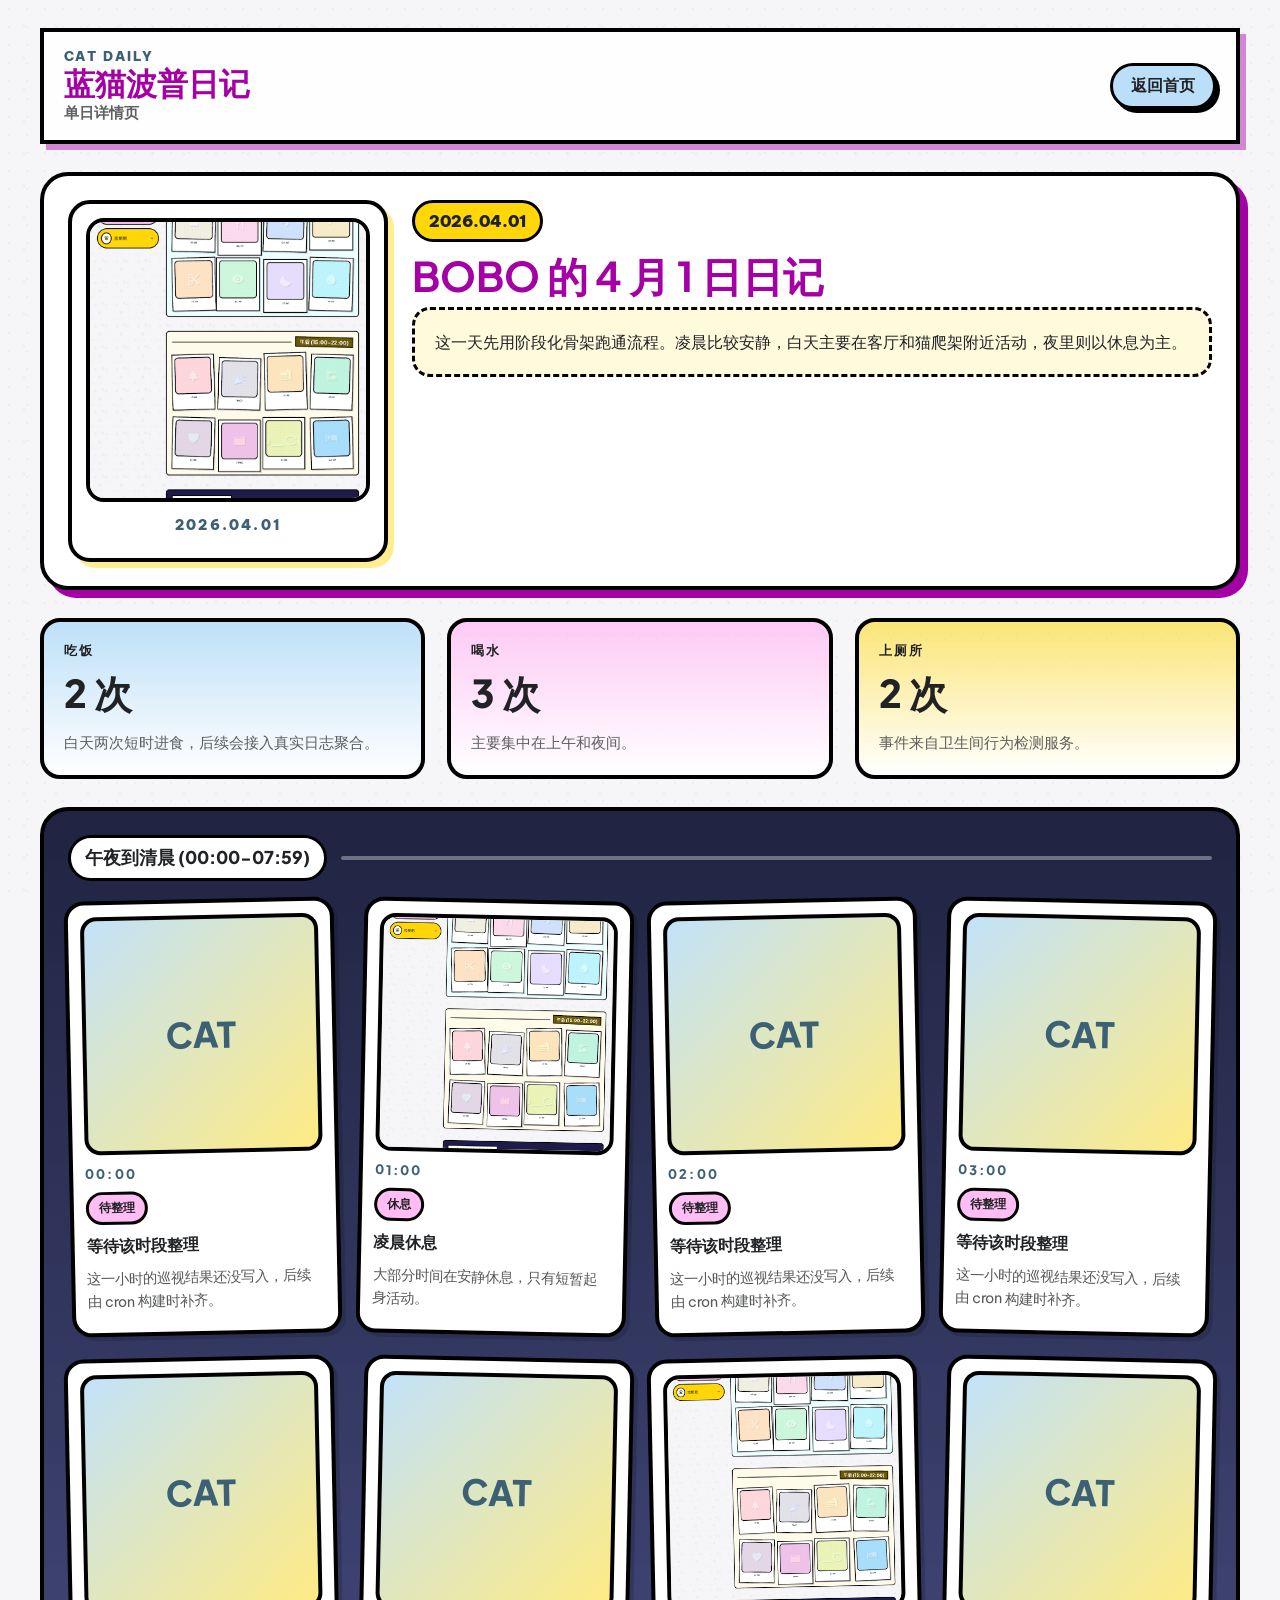
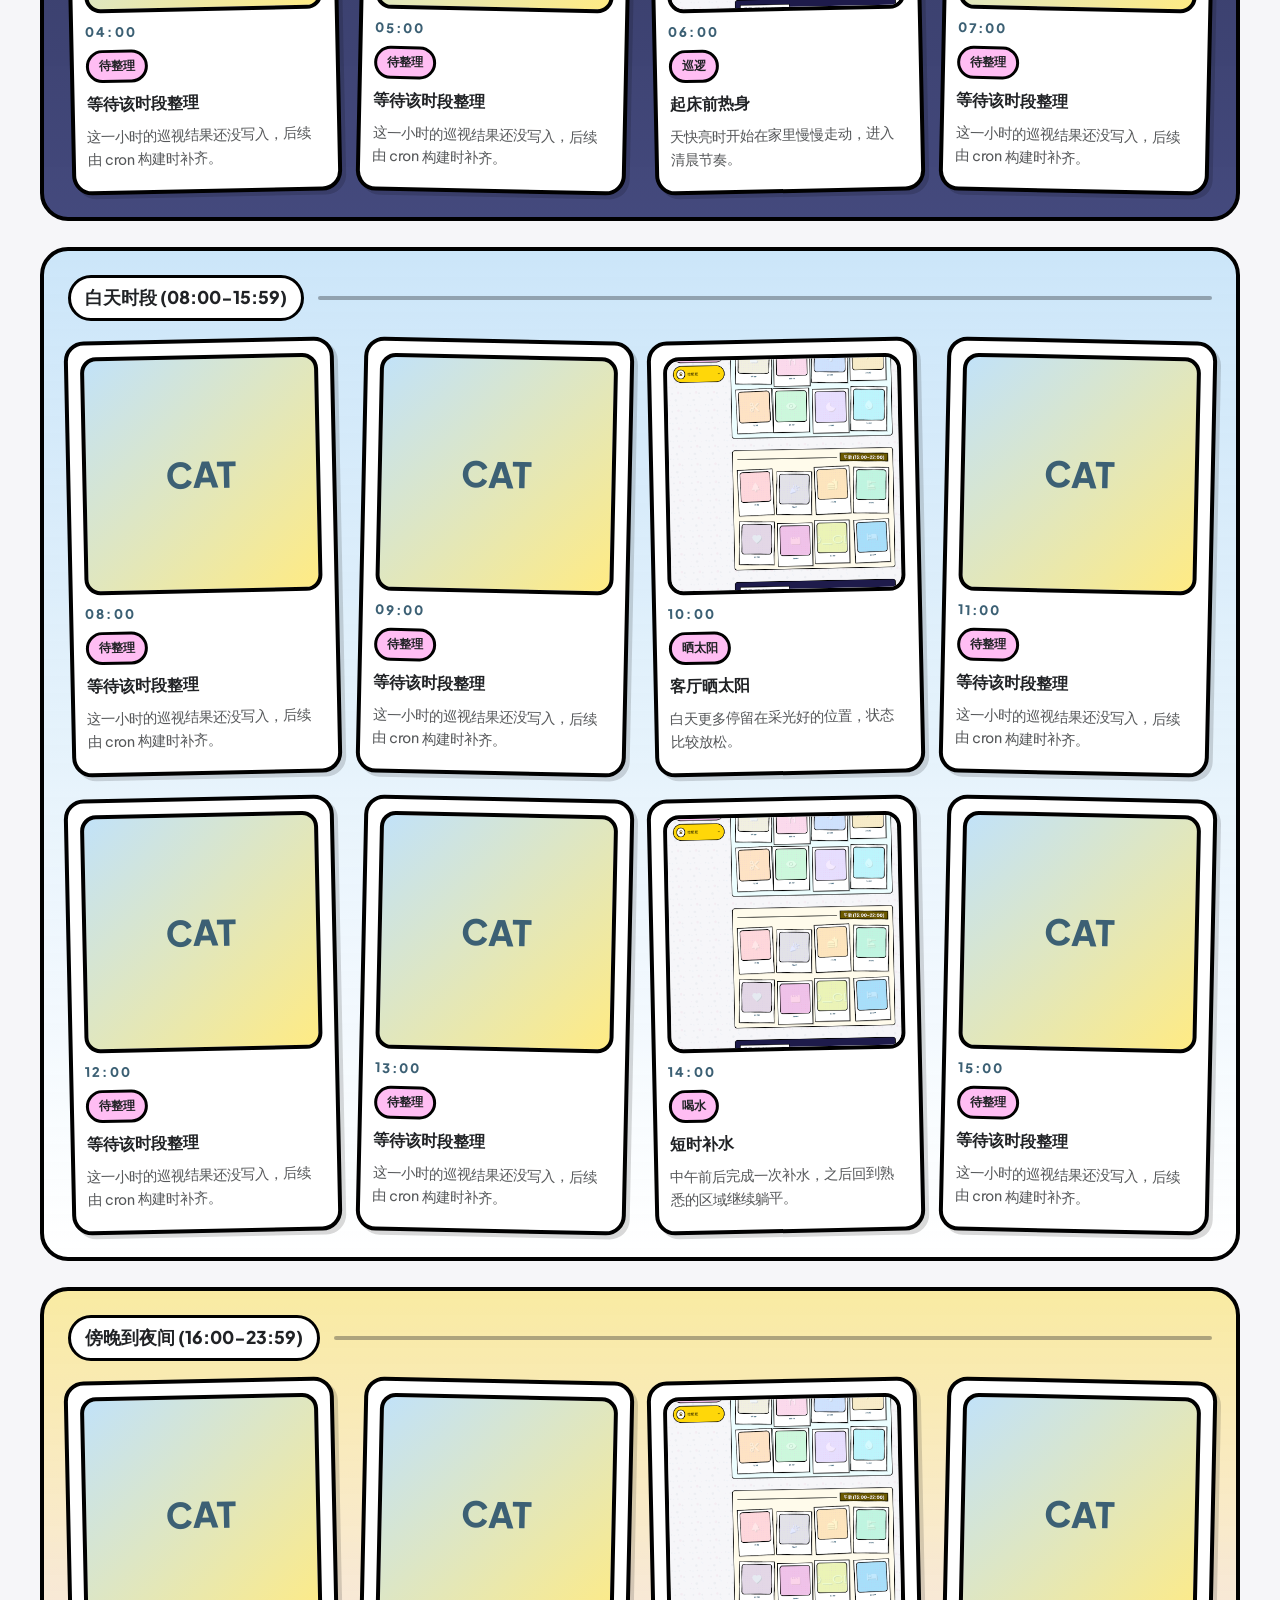
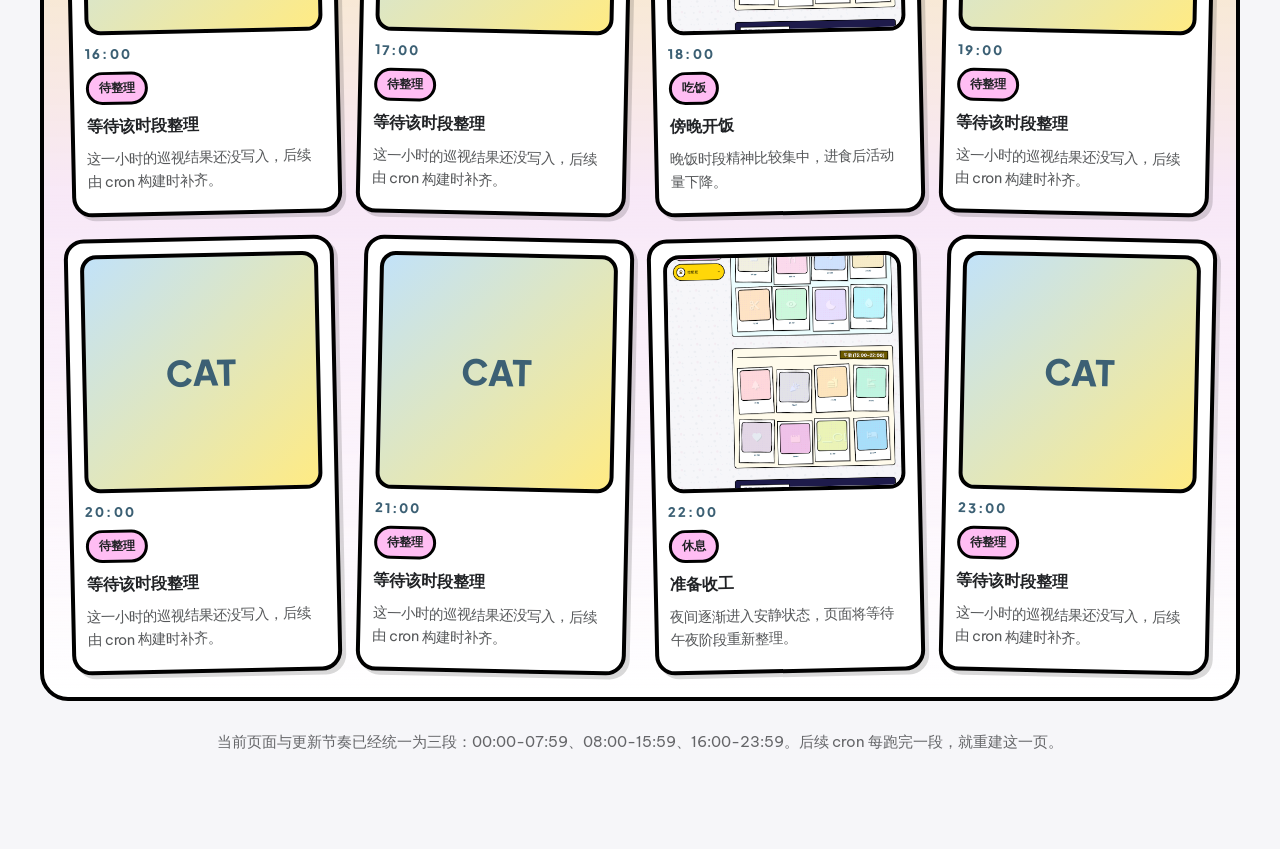
==== days/2026-04-01/index.html @ 779f0f46 "Initial cat-daily site deployment" ====
<!doctype html>
<html lang="zh-CN">
  <head>
    <meta charset="utf-8">
    <meta name="viewport" content="width=device-width, initial-scale=1">
    <title>BOBO 的 4 月 1 日日记</title>
    <link rel="stylesheet" href="../../site.css">
    <link rel="preconnect" href="https://fonts.googleapis.com">
    <link rel="preconnect" href="https://fonts.gstatic.com" crossorigin>
    <link href="https://fonts.googleapis.com/css2?family=Plus+Jakarta+Sans:wght@700;800&family=Be+Vietnam+Pro:wght@400;500;700;900&display=swap" rel="stylesheet">
  </head>
  <body>
    <div class="shell">
      <header class="topbar">
        <div class="brand">
          <p class="eyebrow">Cat Daily</p>
          <h1 class="brand-title">蓝猫波普日记</h1>
          <p class="brand-subtitle">单日详情页</p>
        </div>
        <div class="topbar-actions">
          <a class="button button-secondary" href="../../index.html">返回首页</a>
        </div>
      </header>

      <section class="panel panel-pop summary-panel">
        <div class="cover-frame">
          <img class="cover-image" src="../../media/skills/cat-daily/refer/stitch_/screen.png" alt="BOBO 的 4 月 1 日日记">
          <p class="avatar-caption">2026.04.01</p>
        </div>
        <div>
          <div class="date-badge">2026.04.01</div>
          <h2 class="headline"><strong>BOBO 的 4 月 1 日日记</strong></h2>
          <div class="story-box">这一天先用阶段化骨架跑通流程。凌晨比较安静，白天主要在客厅和猫爬架附近活动，夜里则以休息为主。</div>
        </div>
      </section>

      <section class="stat-grid">
        
            <article class="stat-card food">
              <p class="stat-label">吃饭</p>
              <p class="stat-value">2 次</p>
              <p class="stat-detail">白天两次短时进食，后续会接入真实日志聚合。</p>
            </article>
            
            <article class="stat-card water">
              <p class="stat-label">喝水</p>
              <p class="stat-value">3 次</p>
              <p class="stat-detail">主要集中在上午和夜间。</p>
            </article>
            
            <article class="stat-card litter">
              <p class="stat-label">上厕所</p>
              <p class="stat-value">2 次</p>
              <p class="stat-detail">事件来自卫生间行为检测服务。</p>
            </article>
            
      </section>

      <div class="day-layout">
        
            <section class="phase-section phase-midnight">
              <div class="phase-header">
                <h3 class="phase-title">午夜到清晨 (00:00-07:59)</h3>
                <div class="phase-rule"></div>
              </div>
              <div class="phase-grid">
                
        <article class="slot-card">
          <div class="slot-placeholder">CAT</div>
          <p class="slot-time">00:00</p>
          <span class="slot-badge">待整理</span>
          <h4 class="slot-title">等待该时段整理</h4>
          <p class="slot-description">这一小时的巡视结果还没写入，后续由 cron 构建时补齐。</p>
        </article>
        
        <article class="slot-card">
          <img class="slot-image" src="../../media/skills/cat-daily/refer/stitch_/screen.png" alt="凌晨休息">
          <p class="slot-time">01:00</p>
          <span class="slot-badge">休息</span>
          <h4 class="slot-title">凌晨休息</h4>
          <p class="slot-description">大部分时间在安静休息，只有短暂起身活动。</p>
        </article>
        
        <article class="slot-card">
          <div class="slot-placeholder">CAT</div>
          <p class="slot-time">02:00</p>
          <span class="slot-badge">待整理</span>
          <h4 class="slot-title">等待该时段整理</h4>
          <p class="slot-description">这一小时的巡视结果还没写入，后续由 cron 构建时补齐。</p>
        </article>
        
        <article class="slot-card">
          <div class="slot-placeholder">CAT</div>
          <p class="slot-time">03:00</p>
          <span class="slot-badge">待整理</span>
          <h4 class="slot-title">等待该时段整理</h4>
          <p class="slot-description">这一小时的巡视结果还没写入，后续由 cron 构建时补齐。</p>
        </article>
        
        <article class="slot-card">
          <div class="slot-placeholder">CAT</div>
          <p class="slot-time">04:00</p>
          <span class="slot-badge">待整理</span>
          <h4 class="slot-title">等待该时段整理</h4>
          <p class="slot-description">这一小时的巡视结果还没写入，后续由 cron 构建时补齐。</p>
        </article>
        
        <article class="slot-card">
          <div class="slot-placeholder">CAT</div>
          <p class="slot-time">05:00</p>
          <span class="slot-badge">待整理</span>
          <h4 class="slot-title">等待该时段整理</h4>
          <p class="slot-description">这一小时的巡视结果还没写入，后续由 cron 构建时补齐。</p>
        </article>
        
        <article class="slot-card">
          <img class="slot-image" src="../../media/skills/cat-daily/refer/stitch_/screen.png" alt="起床前热身">
          <p class="slot-time">06:00</p>
          <span class="slot-badge">巡逻</span>
          <h4 class="slot-title">起床前热身</h4>
          <p class="slot-description">天快亮时开始在家里慢慢走动，进入清晨节奏。</p>
        </article>
        
        <article class="slot-card">
          <div class="slot-placeholder">CAT</div>
          <p class="slot-time">07:00</p>
          <span class="slot-badge">待整理</span>
          <h4 class="slot-title">等待该时段整理</h4>
          <p class="slot-description">这一小时的巡视结果还没写入，后续由 cron 构建时补齐。</p>
        </article>
        
              </div>
            </section>
            
            <section class="phase-section phase-daylight">
              <div class="phase-header">
                <h3 class="phase-title">白天时段 (08:00-15:59)</h3>
                <div class="phase-rule"></div>
              </div>
              <div class="phase-grid">
                
        <article class="slot-card">
          <div class="slot-placeholder">CAT</div>
          <p class="slot-time">08:00</p>
          <span class="slot-badge">待整理</span>
          <h4 class="slot-title">等待该时段整理</h4>
          <p class="slot-description">这一小时的巡视结果还没写入，后续由 cron 构建时补齐。</p>
        </article>
        
        <article class="slot-card">
          <div class="slot-placeholder">CAT</div>
          <p class="slot-time">09:00</p>
          <span class="slot-badge">待整理</span>
          <h4 class="slot-title">等待该时段整理</h4>
          <p class="slot-description">这一小时的巡视结果还没写入，后续由 cron 构建时补齐。</p>
        </article>
        
        <article class="slot-card">
          <img class="slot-image" src="../../media/skills/cat-daily/refer/stitch_/screen.png" alt="客厅晒太阳">
          <p class="slot-time">10:00</p>
          <span class="slot-badge">晒太阳</span>
          <h4 class="slot-title">客厅晒太阳</h4>
          <p class="slot-description">白天更多停留在采光好的位置，状态比较放松。</p>
        </article>
        
        <article class="slot-card">
          <div class="slot-placeholder">CAT</div>
          <p class="slot-time">11:00</p>
          <span class="slot-badge">待整理</span>
          <h4 class="slot-title">等待该时段整理</h4>
          <p class="slot-description">这一小时的巡视结果还没写入，后续由 cron 构建时补齐。</p>
        </article>
        
        <article class="slot-card">
          <div class="slot-placeholder">CAT</div>
          <p class="slot-time">12:00</p>
          <span class="slot-badge">待整理</span>
          <h4 class="slot-title">等待该时段整理</h4>
          <p class="slot-description">这一小时的巡视结果还没写入，后续由 cron 构建时补齐。</p>
        </article>
        
        <article class="slot-card">
          <div class="slot-placeholder">CAT</div>
          <p class="slot-time">13:00</p>
          <span class="slot-badge">待整理</span>
          <h4 class="slot-title">等待该时段整理</h4>
          <p class="slot-description">这一小时的巡视结果还没写入，后续由 cron 构建时补齐。</p>
        </article>
        
        <article class="slot-card">
          <img class="slot-image" src="../../media/skills/cat-daily/refer/stitch_/screen.png" alt="短时补水">
          <p class="slot-time">14:00</p>
          <span class="slot-badge">喝水</span>
          <h4 class="slot-title">短时补水</h4>
          <p class="slot-description">中午前后完成一次补水，之后回到熟悉的区域继续躺平。</p>
        </article>
        
        <article class="slot-card">
          <div class="slot-placeholder">CAT</div>
          <p class="slot-time">15:00</p>
          <span class="slot-badge">待整理</span>
          <h4 class="slot-title">等待该时段整理</h4>
          <p class="slot-description">这一小时的巡视结果还没写入，后续由 cron 构建时补齐。</p>
        </article>
        
              </div>
            </section>
            
            <section class="phase-section phase-evening">
              <div class="phase-header">
                <h3 class="phase-title">傍晚到夜间 (16:00-23:59)</h3>
                <div class="phase-rule"></div>
              </div>
              <div class="phase-grid">
                
        <article class="slot-card">
          <div class="slot-placeholder">CAT</div>
          <p class="slot-time">16:00</p>
          <span class="slot-badge">待整理</span>
          <h4 class="slot-title">等待该时段整理</h4>
          <p class="slot-description">这一小时的巡视结果还没写入，后续由 cron 构建时补齐。</p>
        </article>
        
        <article class="slot-card">
          <div class="slot-placeholder">CAT</div>
          <p class="slot-time">17:00</p>
          <span class="slot-badge">待整理</span>
          <h4 class="slot-title">等待该时段整理</h4>
          <p class="slot-description">这一小时的巡视结果还没写入，后续由 cron 构建时补齐。</p>
        </article>
        
        <article class="slot-card">
          <img class="slot-image" src="../../media/skills/cat-daily/refer/stitch_/screen.png" alt="傍晚开饭">
          <p class="slot-time">18:00</p>
          <span class="slot-badge">吃饭</span>
          <h4 class="slot-title">傍晚开饭</h4>
          <p class="slot-description">晚饭时段精神比较集中，进食后活动量下降。</p>
        </article>
        
        <article class="slot-card">
          <div class="slot-placeholder">CAT</div>
          <p class="slot-time">19:00</p>
          <span class="slot-badge">待整理</span>
          <h4 class="slot-title">等待该时段整理</h4>
          <p class="slot-description">这一小时的巡视结果还没写入，后续由 cron 构建时补齐。</p>
        </article>
        
        <article class="slot-card">
          <div class="slot-placeholder">CAT</div>
          <p class="slot-time">20:00</p>
          <span class="slot-badge">待整理</span>
          <h4 class="slot-title">等待该时段整理</h4>
          <p class="slot-description">这一小时的巡视结果还没写入，后续由 cron 构建时补齐。</p>
        </article>
        
        <article class="slot-card">
          <div class="slot-placeholder">CAT</div>
          <p class="slot-time">21:00</p>
          <span class="slot-badge">待整理</span>
          <h4 class="slot-title">等待该时段整理</h4>
          <p class="slot-description">这一小时的巡视结果还没写入，后续由 cron 构建时补齐。</p>
        </article>
        
        <article class="slot-card">
          <img class="slot-image" src="../../media/skills/cat-daily/refer/stitch_/screen.png" alt="准备收工">
          <p class="slot-time">22:00</p>
          <span class="slot-badge">休息</span>
          <h4 class="slot-title">准备收工</h4>
          <p class="slot-description">夜间逐渐进入安静状态，页面将等待午夜阶段重新整理。</p>
        </article>
        
        <article class="slot-card">
          <div class="slot-placeholder">CAT</div>
          <p class="slot-time">23:00</p>
          <span class="slot-badge">待整理</span>
          <h4 class="slot-title">等待该时段整理</h4>
          <p class="slot-description">这一小时的巡视结果还没写入，后续由 cron 构建时补齐。</p>
        </article>
        
              </div>
            </section>
            
      </div>

      <p class="footer-note">当前页面与更新节奏已经统一为三段：00:00-07:59、08:00-15:59、16:00-23:59。后续 cron 每跑完一段，就重建这一页。</p>
    </div>
  </body>
</html>
---- site.css ----
:root {
  --bg: #f6f6f9;
  --paper: #ffffff;
  --ink: #202225;
  --primary: #3c6074;
  --primary-soft: #bbdff8;
  --secondary: #a400a4;
  --secondary-soft: #ffbdf3;
  --tertiary: #ffd709;
  --night: #171b3a;
  --border: #000000;
  --shadow: 8px 8px 0 0 var(--secondary);
  --shadow-soft: 6px 6px 0 0 rgba(0, 0, 0, 0.18);
  --radius-lg: 28px;
  --radius-md: 20px;
  --radius-sm: 14px;
}

* {
  box-sizing: border-box;
}

html {
  scroll-behavior: smooth;
}

body {
  margin: 0;
  font-family: "Be Vietnam Pro", "Noto Sans SC", sans-serif;
  color: var(--ink);
  background:
    radial-gradient(circle at 15% 20%, rgba(164, 0, 164, 0.08), transparent 0 18rem),
    radial-gradient(circle at 85% 10%, rgba(60, 96, 116, 0.12), transparent 0 20rem),
    radial-gradient(circle at 50% 80%, rgba(255, 215, 9, 0.1), transparent 0 18rem),
    var(--bg);
}

body::before {
  content: "";
  position: fixed;
  inset: 0;
  pointer-events: none;
  opacity: 0.06;
  background-image:
    radial-gradient(var(--primary) 1.5px, transparent 1.5px),
    radial-gradient(var(--secondary) 1px, transparent 1px);
  background-size: 18px 18px, 32px 32px;
  background-position: 0 0, 8px 10px;
}

a {
  color: inherit;
  text-decoration: none;
}

img {
  display: block;
  max-width: 100%;
}

.shell {
  position: relative;
  z-index: 1;
  max-width: 1240px;
  margin: 0 auto;
  padding: 28px 20px 80px;
}

.topbar {
  position: sticky;
  top: 0;
  z-index: 20;
  display: flex;
  justify-content: space-between;
  align-items: center;
  gap: 16px;
  margin-bottom: 28px;
  padding: 16px 20px;
  border: 4px solid var(--border);
  background: rgba(255, 255, 255, 0.86);
  backdrop-filter: blur(10px);
  box-shadow: 6px 6px 0 0 rgba(164, 0, 164, 0.45);
}

.brand {
  display: flex;
  flex-direction: column;
  gap: 4px;
}

.eyebrow {
  margin: 0;
  font-size: 0.8rem;
  font-weight: 900;
  text-transform: uppercase;
  letter-spacing: 0.18em;
  color: var(--primary);
}

.brand-title {
  margin: 0;
  font-family: "Plus Jakarta Sans", "Noto Sans SC", sans-serif;
  font-size: clamp(1.6rem, 2.4vw, 2.6rem);
  font-weight: 900;
  line-height: 1;
  color: var(--secondary);
}

.brand-subtitle {
  margin: 0;
  font-size: 0.95rem;
  font-weight: 700;
  color: rgba(32, 34, 37, 0.72);
}

.topbar-actions {
  display: flex;
  flex-wrap: wrap;
  gap: 12px;
  justify-content: flex-end;
}

.button,
.pill-link {
  display: inline-flex;
  align-items: center;
  justify-content: center;
  gap: 8px;
  min-height: 46px;
  padding: 0 18px;
  border: 3px solid var(--border);
  border-radius: 999px;
  background: var(--paper);
  font-family: "Plus Jakarta Sans", "Noto Sans SC", sans-serif;
  font-weight: 800;
  cursor: pointer;
  transition: transform 0.18s ease, box-shadow 0.18s ease, background 0.18s ease;
}

.button:hover,
.pill-link:hover {
  transform: translate(2px, 2px);
  box-shadow: none;
}

.button-primary {
  background: var(--tertiary);
  box-shadow: 4px 4px 0 0 var(--border);
}

.button-secondary {
  background: var(--primary-soft);
  box-shadow: 4px 4px 0 0 var(--border);
}

.hero-grid,
.archive-grid,
.stat-grid,
.phase-grid {
  display: grid;
  gap: 22px;
}

.hero-grid {
  grid-template-columns: 1.2fr 1fr;
  align-items: start;
  margin-bottom: 28px;
}

.panel {
  border: 4px solid var(--border);
  border-radius: var(--radius-lg);
  background: var(--paper);
  box-shadow: var(--shadow-soft);
}

.panel-pop {
  box-shadow: var(--shadow);
}

.profile-panel {
  padding: 28px;
  transform: rotate(-1deg);
}

.profile-grid {
  display: grid;
  grid-template-columns: 280px 1fr;
  gap: 28px;
  align-items: start;
}

.avatar-frame {
  padding: 14px 14px 28px;
  border: 4px solid var(--border);
  border-radius: var(--radius-md);
  background: var(--paper);
  box-shadow: 6px 6px 0 0 rgba(164, 0, 164, 0.22);
  transform: rotate(2deg);
}

.avatar-image {
  aspect-ratio: 1 / 1;
  border: 4px solid var(--border);
  border-radius: 24px;
  background: linear-gradient(135deg, var(--primary-soft), #e7f3ff);
  object-fit: cover;
}

.avatar-caption {
  margin: 14px 0 0;
  text-align: center;
  font-size: 0.86rem;
  font-weight: 900;
  letter-spacing: 0.16em;
  text-transform: uppercase;
  color: var(--primary);
}

.headline {
  margin: 0 0 12px;
  font-family: "Plus Jakarta Sans", "Noto Sans SC", sans-serif;
  font-size: clamp(2rem, 3.2vw, 3.6rem);
  line-height: 0.95;
  font-weight: 900;
}

.headline strong {
  color: var(--secondary);
}

.lead {
  margin: 0;
  font-size: 1.02rem;
  line-height: 1.75;
  color: rgba(32, 34, 37, 0.84);
}

.chip-row {
  display: flex;
  flex-wrap: wrap;
  gap: 10px;
  margin: 18px 0 20px;
}

.chip {
  padding: 8px 14px;
  border: 3px solid var(--border);
  border-radius: 999px;
  font-size: 0.92rem;
  font-weight: 900;
  box-shadow: 3px 3px 0 0 rgba(0, 0, 0, 0.18);
}

.chip-primary {
  background: var(--primary-soft);
}

.chip-secondary {
  background: var(--secondary-soft);
}

.chip-tertiary {
  background: var(--tertiary);
}

.featured-panel {
  padding: 26px;
  background: linear-gradient(180deg, rgba(255, 255, 255, 0.98), rgba(255, 189, 243, 0.26));
  transform: rotate(1deg);
}

.section-title {
  margin: 0 0 14px;
  font-family: "Plus Jakarta Sans", "Noto Sans SC", sans-serif;
  font-size: clamp(1.4rem, 2vw, 2rem);
  font-weight: 900;
}

.kicker {
  display: inline-flex;
  margin-bottom: 12px;
  padding: 6px 12px;
  border: 3px solid var(--border);
  border-radius: 999px;
  background: var(--tertiary);
  font-size: 0.8rem;
  font-weight: 900;
  letter-spacing: 0.16em;
  text-transform: uppercase;
}

.featured-summary {
  margin: 14px 0 18px;
  line-height: 1.75;
}

.stat-grid {
  grid-template-columns: repeat(3, minmax(0, 1fr));
  margin-bottom: 28px;
}

.stat-card {
  padding: 20px;
  border: 4px solid var(--border);
  border-radius: var(--radius-md);
  background: var(--paper);
}

.stat-card.food {
  background: linear-gradient(180deg, rgba(187, 223, 248, 0.96), rgba(255, 255, 255, 1));
}

.stat-card.water {
  background: linear-gradient(180deg, rgba(255, 189, 243, 0.78), rgba(255, 255, 255, 1));
}

.stat-card.litter {
  background: linear-gradient(180deg, rgba(255, 215, 9, 0.54), rgba(255, 255, 255, 1));
}

.stat-label {
  margin: 0 0 8px;
  font-size: 0.8rem;
  font-weight: 900;
  letter-spacing: 0.16em;
  text-transform: uppercase;
}

.stat-value {
  margin: 0;
  font-family: "Plus Jakarta Sans", "Noto Sans SC", sans-serif;
  font-size: clamp(1.5rem, 3vw, 2.6rem);
  font-weight: 900;
}

.stat-detail {
  margin: 10px 0 0;
  font-size: 0.95rem;
  line-height: 1.6;
  color: rgba(32, 34, 37, 0.72);
}

.schedule-panel,
.archive-panel,
.summary-panel,
.phase-section {
  padding: 24px;
}

.schedule-list {
  display: grid;
  gap: 14px;
}

.schedule-item {
  display: flex;
  gap: 14px;
  align-items: start;
  padding: 14px 16px;
  border: 3px solid var(--border);
  border-radius: 18px;
  background: rgba(255, 255, 255, 0.74);
}

.schedule-time {
  flex: 0 0 116px;
  font-family: "Plus Jakarta Sans", "Noto Sans SC", sans-serif;
  font-weight: 900;
  color: var(--secondary);
}

.archive-grid {
  grid-template-columns: repeat(3, minmax(0, 1fr));
}

.archive-card {
  display: flex;
  flex-direction: column;
  gap: 14px;
  padding: 14px 14px 22px;
  border: 4px solid var(--border);
  border-radius: 22px;
  background: var(--paper);
  box-shadow: 5px 5px 0 0 rgba(0, 0, 0, 0.16);
  transition: transform 0.18s ease, box-shadow 0.18s ease;
}

.archive-card:hover {
  transform: translateY(-4px) rotate(1deg);
  box-shadow: 8px 8px 0 0 rgba(164, 0, 164, 0.22);
}

.archive-cover {
  aspect-ratio: 1 / 1;
  border: 4px solid var(--border);
  border-radius: 18px;
  background: linear-gradient(135deg, rgba(187, 223, 248, 0.7), rgba(255, 189, 243, 0.6));
  object-fit: cover;
}

.archive-date {
  display: inline-flex;
  align-self: start;
  padding: 6px 10px;
  border: 3px solid var(--border);
  border-radius: 999px;
  background: var(--tertiary);
  font-size: 0.82rem;
  font-weight: 900;
}

.archive-title {
  margin: 0;
  font-family: "Plus Jakarta Sans", "Noto Sans SC", sans-serif;
  font-size: 1.18rem;
  font-weight: 900;
}

.archive-summary {
  margin: 0;
  line-height: 1.65;
  color: rgba(32, 34, 37, 0.76);
}

.day-layout {
  display: grid;
  gap: 26px;
}

.summary-panel {
  display: grid;
  grid-template-columns: 320px 1fr;
  gap: 24px;
  align-items: start;
  margin-bottom: 28px;
}

.cover-frame {
  padding: 14px 14px 24px;
  border: 4px solid var(--border);
  border-radius: 22px;
  background: var(--paper);
  box-shadow: 6px 6px 0 0 rgba(255, 215, 9, 0.45);
}

.cover-image {
  aspect-ratio: 1 / 1;
  border: 4px solid var(--border);
  border-radius: 18px;
  object-fit: cover;
  background: linear-gradient(135deg, rgba(187, 223, 248, 0.7), rgba(255, 189, 243, 0.6));
}

.date-badge {
  display: inline-flex;
  margin-bottom: 14px;
  padding: 8px 14px;
  border: 3px solid var(--border);
  border-radius: 999px;
  background: var(--tertiary);
  font-weight: 900;
}

.story-box {
  padding: 18px 20px;
  border: 3px dashed var(--border);
  border-radius: 18px;
  background: rgba(255, 215, 9, 0.14);
  line-height: 1.8;
}

.phase-section {
  border: 4px solid var(--border);
  border-radius: var(--radius-lg);
}

.phase-midnight {
  background: linear-gradient(180deg, rgba(23, 27, 58, 0.96), rgba(52, 58, 114, 0.92));
  color: #ffffff;
}

.phase-daylight {
  background: linear-gradient(180deg, rgba(187, 223, 248, 0.72), rgba(255, 255, 255, 0.95));
}

.phase-evening {
  background: linear-gradient(180deg, rgba(255, 215, 9, 0.36), rgba(255, 189, 243, 0.24), rgba(255, 255, 255, 0.94));
}

.phase-header {
  display: flex;
  align-items: center;
  gap: 14px;
  margin-bottom: 18px;
}

.phase-title {
  margin: 0;
  display: inline-flex;
  padding: 8px 14px;
  border: 3px solid var(--border);
  border-radius: 999px;
  background: var(--paper);
  font-family: "Plus Jakarta Sans", "Noto Sans SC", sans-serif;
  font-size: 1.1rem;
  font-weight: 900;
  color: var(--ink);
}

.phase-rule {
  flex: 1;
  height: 4px;
  border-radius: 999px;
  background: currentColor;
  opacity: 0.35;
}

.phase-grid {
  grid-template-columns: repeat(4, minmax(0, 1fr));
}

.slot-card {
  display: flex;
  flex-direction: column;
  gap: 10px;
  padding: 12px 12px 18px;
  border: 4px solid var(--border);
  border-radius: 20px;
  background: var(--paper);
  color: var(--ink);
  box-shadow: 4px 4px 0 0 rgba(0, 0, 0, 0.15);
  transition: transform 0.18s ease, box-shadow 0.18s ease;
}

.slot-card:hover {
  transform: translateY(-3px);
  box-shadow: 6px 6px 0 0 rgba(164, 0, 164, 0.18);
}

.slot-card:nth-child(odd) {
  transform: rotate(-1.2deg);
}

.slot-card:nth-child(even) {
  transform: rotate(1.2deg);
}

.slot-card:nth-child(odd):hover,
.slot-card:nth-child(even):hover {
  transform: translateY(-3px) rotate(0deg);
}

.slot-image {
  aspect-ratio: 1 / 1;
  border: 4px solid var(--border);
  border-radius: 16px;
  background: linear-gradient(135deg, rgba(187, 223, 248, 0.8), rgba(255, 189, 243, 0.7));
  object-fit: cover;
}

.slot-placeholder {
  display: grid;
  place-items: center;
  aspect-ratio: 1 / 1;
  border: 4px solid var(--border);
  border-radius: 16px;
  background:
    radial-gradient(circle at 30% 30%, rgba(255, 255, 255, 0.5), transparent 0 32%),
    linear-gradient(135deg, rgba(187, 223, 248, 0.9), rgba(255, 215, 9, 0.5));
  font-family: "Plus Jakarta Sans", "Noto Sans SC", sans-serif;
  font-size: 2.2rem;
  font-weight: 900;
  color: var(--primary);
}

.slot-time {
  margin: 0;
  font-family: "Plus Jakarta Sans", "Noto Sans SC", sans-serif;
  font-size: 0.82rem;
  font-weight: 900;
  letter-spacing: 0.16em;
  text-transform: uppercase;
  color: var(--primary);
}

.slot-badge {
  display: inline-flex;
  align-self: start;
  padding: 5px 10px;
  border: 3px solid var(--border);
  border-radius: 999px;
  background: var(--secondary-soft);
  font-size: 0.76rem;
  font-weight: 900;
}

.slot-title {
  margin: 0;
  font-family: "Plus Jakarta Sans", "Noto Sans SC", sans-serif;
  font-size: 1rem;
  font-weight: 900;
}

.slot-description {
  margin: 0;
  font-size: 0.9rem;
  line-height: 1.65;
  color: rgba(32, 34, 37, 0.76);
}

.footer-note {
  margin-top: 28px;
  text-align: center;
  font-size: 0.92rem;
  line-height: 1.7;
  color: rgba(32, 34, 37, 0.68);
}

@media (max-width: 980px) {
  .hero-grid,
  .summary-panel {
    grid-template-columns: 1fr;
  }

  .profile-grid {
    grid-template-columns: 1fr;
  }

  .stat-grid,
  .archive-grid,
  .phase-grid {
    grid-template-columns: repeat(2, minmax(0, 1fr));
  }
}

@media (max-width: 640px) {
  .shell {
    padding: 18px 14px 60px;
  }

  .topbar {
    align-items: flex-start;
    flex-direction: column;
  }

  .topbar-actions {
    justify-content: flex-start;
  }

  .stat-grid,
  .archive-grid,
  .phase-grid {
    grid-template-columns: 1fr;
  }

  .profile-panel,
  .featured-panel,
  .schedule-panel,
  .archive-panel,
  .summary-panel,
  .phase-section {
    padding: 18px;
  }
}
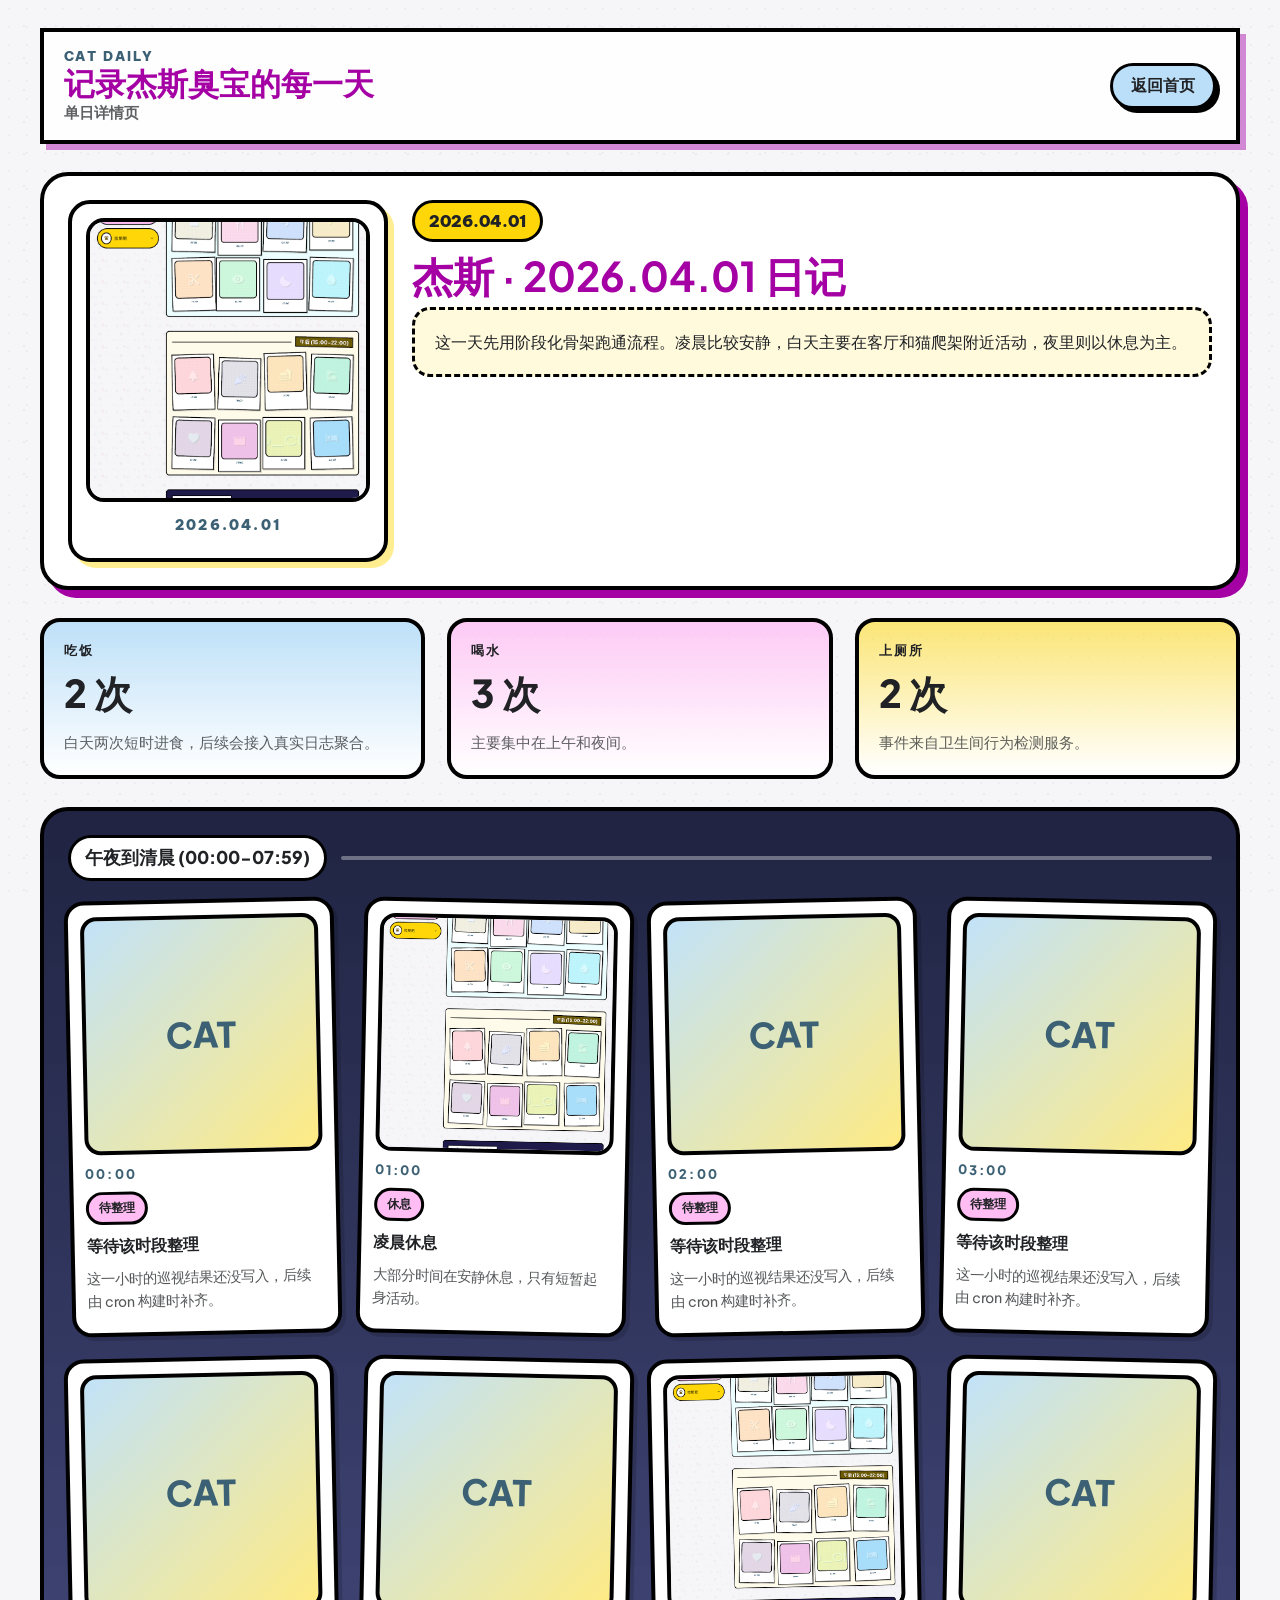
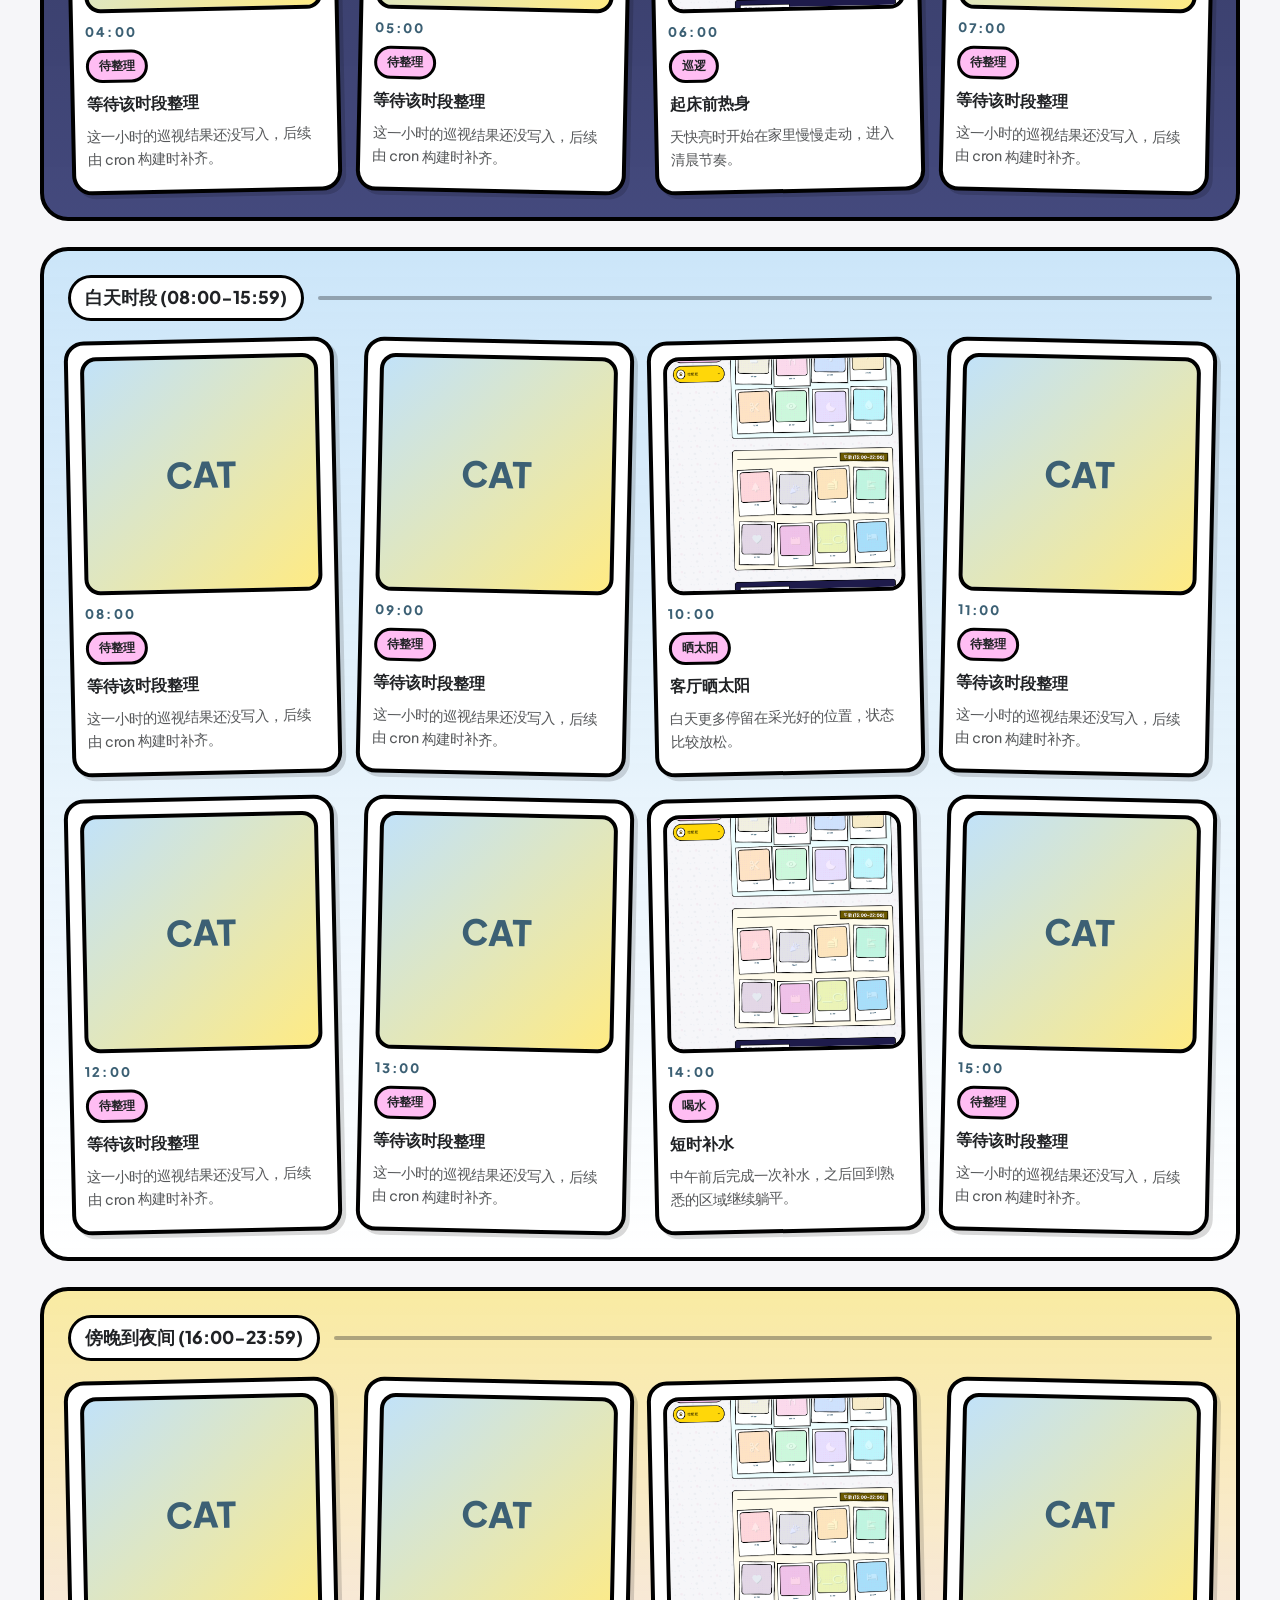
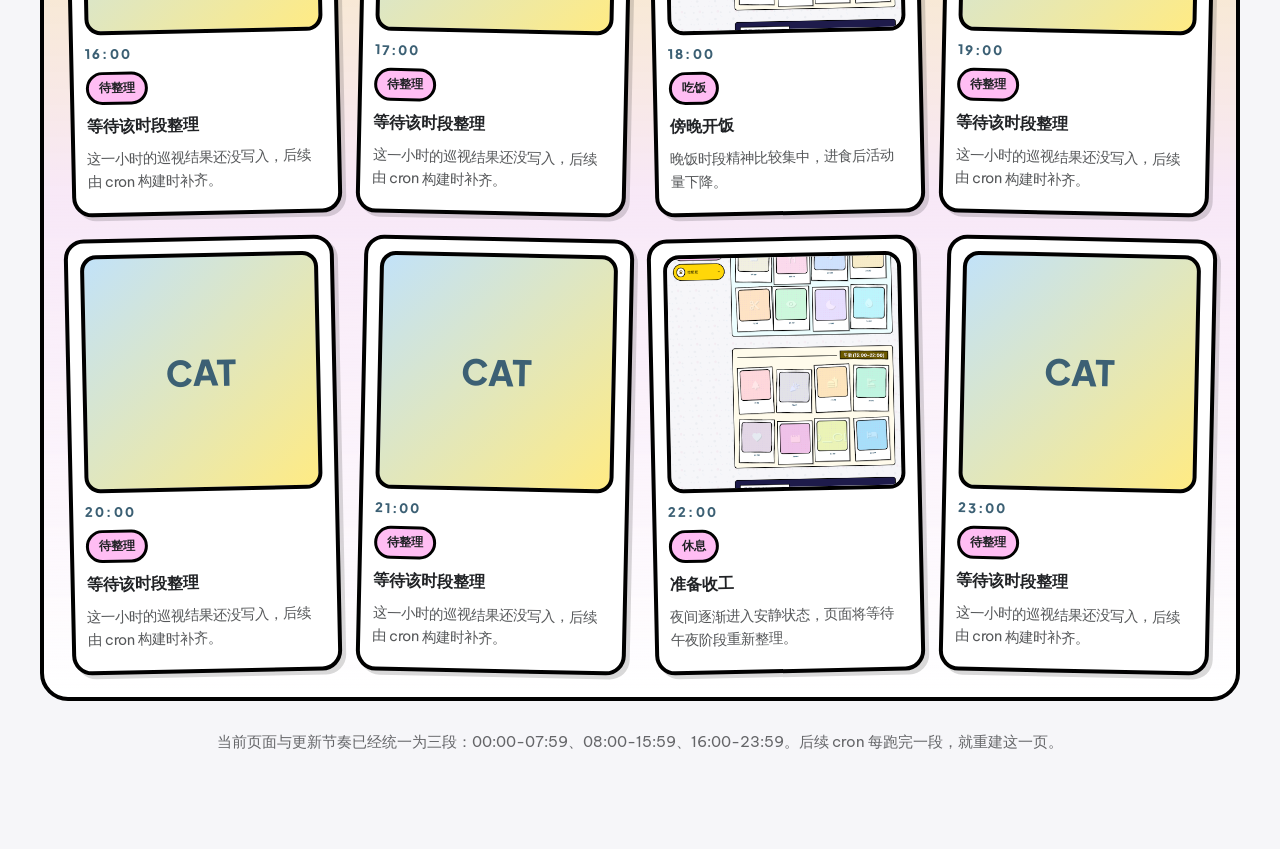
==== commit 7f1a5c60: "Update cat daily site" ====
--- a/days/2026-04-01/index.html
+++ b/days/2026-04-01/index.html
@@ -3,7 +3,7 @@
   <head>
     <meta charset="utf-8">
     <meta name="viewport" content="width=device-width, initial-scale=1">
-    <title>BOBO 的 4 月 1 日日记</title>
+    <title>杰斯 · 2026.04.01 日记</title>
     <link rel="stylesheet" href="../../site.css">
     <link rel="preconnect" href="https://fonts.googleapis.com">
     <link rel="preconnect" href="https://fonts.gstatic.com" crossorigin>
@@ -14,7 +14,7 @@
       <header class="topbar">
         <div class="brand">
           <p class="eyebrow">Cat Daily</p>
-          <h1 class="brand-title">蓝猫波普日记</h1>
+          <h1 class="brand-title">记录杰斯臭宝的每一天</h1>
           <p class="brand-subtitle">单日详情页</p>
         </div>
         <div class="topbar-actions">
@@ -24,12 +24,12 @@
 
       <section class="panel panel-pop summary-panel">
         <div class="cover-frame">
-          <img class="cover-image" src="../../media/skills/cat-daily/refer/stitch_/screen.png" alt="BOBO 的 4 月 1 日日记">
+          <img class="cover-image" src="../../media/skills/cat-daily/refer/stitch_/screen.png" alt="杰斯 · 2026.04.01 日记">
           <p class="avatar-caption">2026.04.01</p>
         </div>
         <div>
           <div class="date-badge">2026.04.01</div>
-          <h2 class="headline"><strong>BOBO 的 4 月 1 日日记</strong></h2>
+          <h2 class="headline"><strong>杰斯 · 2026.04.01 日记</strong></h2>
           <div class="story-box">这一天先用阶段化骨架跑通流程。凌晨比较安静，白天主要在客厅和猫爬架附近活动，夜里则以休息为主。</div>
         </div>
       </section>
--- a/site.css
+++ b/site.css
@@ -120,6 +120,162 @@
   justify-content: flex-end;
 }
 
+.date-picker-shell {
+  display: inline-flex;
+  align-items: center;
+  gap: 10px;
+  min-height: 46px;
+  padding: 0 16px;
+  border: 3px solid var(--border);
+  border-radius: 999px;
+  background: #cce7ff;
+  box-shadow: 4px 4px 0 0 var(--border);
+  font-family: "Plus Jakarta Sans", "Noto Sans SC", sans-serif;
+  font-weight: 800;
+  cursor: pointer;
+}
+
+.date-picker-label {
+  font-size: 0.82rem;
+  letter-spacing: 0.08em;
+  text-transform: uppercase;
+}
+
+.date-picker-value {
+  font-size: 1rem;
+}
+
+.calendar-picker {
+  position: relative;
+}
+
+.calendar-popover {
+  position: absolute;
+  top: calc(100% + 14px);
+  right: 0;
+  width: 360px;
+  padding: 18px;
+  border: 4px solid var(--border);
+  border-radius: 24px;
+  background: linear-gradient(180deg, rgba(255, 255, 255, 0.98), rgba(255, 189, 243, 0.18));
+  box-shadow: 10px 10px 0 0 rgba(164, 0, 164, 0.28);
+}
+
+.calendar-legend {
+  display: flex;
+  gap: 10px;
+  margin-bottom: 12px;
+}
+
+.calendar-legend-chip {
+  display: inline-flex;
+  align-items: center;
+  justify-content: center;
+  padding: 6px 12px;
+  border: 3px solid var(--border);
+  border-radius: 999px;
+  font-size: 0.76rem;
+  font-weight: 900;
+  letter-spacing: 0.08em;
+}
+
+.calendar-legend-chip.is-available {
+  background: linear-gradient(180deg, rgba(255, 215, 9, 0.95), rgba(255, 240, 166, 0.95));
+  box-shadow: 4px 4px 0 0 rgba(164, 0, 164, 0.18);
+}
+
+.calendar-legend-chip.is-unavailable {
+  background: #ececf0;
+  color: rgba(32, 34, 37, 0.44);
+  border-color: rgba(0, 0, 0, 0.24);
+  filter: grayscale(1);
+}
+
+.calendar-head {
+  display: grid;
+  grid-template-columns: 48px 1fr 48px;
+  align-items: center;
+  gap: 10px;
+  margin-bottom: 14px;
+}
+
+.calendar-month-label {
+  text-align: center;
+  font-family: "Plus Jakarta Sans", "Noto Sans SC", sans-serif;
+  font-size: 1.2rem;
+  font-weight: 900;
+}
+
+.calendar-nav {
+  min-height: 44px;
+  border: 3px solid var(--border);
+  border-radius: 16px;
+  background: var(--paper);
+  font-family: "Plus Jakarta Sans", "Noto Sans SC", sans-serif;
+  font-size: 1.2rem;
+  font-weight: 900;
+  cursor: pointer;
+  box-shadow: 4px 4px 0 0 var(--border);
+}
+
+.calendar-weekdays,
+.calendar-grid {
+  display: grid;
+  grid-template-columns: repeat(7, minmax(0, 1fr));
+  gap: 8px;
+}
+
+.calendar-weekdays {
+  margin-bottom: 10px;
+}
+
+.calendar-weekdays span {
+  text-align: center;
+  font-size: 0.85rem;
+  font-weight: 900;
+  color: rgba(32, 34, 37, 0.68);
+}
+
+.calendar-day {
+  min-height: 42px;
+  border: 3px solid var(--border);
+  border-radius: 14px;
+  background: var(--paper);
+  font-family: "Plus Jakarta Sans", "Noto Sans SC", sans-serif;
+  font-size: 0.98rem;
+  font-weight: 900;
+  cursor: pointer;
+  transition: transform 0.18s ease, box-shadow 0.18s ease, background 0.18s ease;
+}
+
+.calendar-day.is-available {
+  background: linear-gradient(180deg, rgba(255, 215, 9, 0.95), rgba(255, 240, 166, 0.95));
+  box-shadow: 5px 5px 0 0 rgba(164, 0, 164, 0.22);
+}
+
+.calendar-day.is-available:hover {
+  transform: translate(-1px, -1px) rotate(-2deg);
+  box-shadow: 7px 7px 0 0 rgba(164, 0, 164, 0.28);
+}
+
+.calendar-day.is-selected {
+  background: linear-gradient(180deg, rgba(164, 0, 164, 0.92), rgba(214, 89, 214, 0.92));
+  color: #ffffff;
+  box-shadow: 6px 6px 0 0 rgba(0, 0, 0, 0.2);
+}
+
+.calendar-day.is-unavailable {
+  background: #ececf0;
+  color: rgba(32, 34, 37, 0.4);
+  border-color: rgba(0, 0, 0, 0.26);
+  filter: grayscale(1);
+  cursor: not-allowed;
+}
+
+.calendar-day.is-other-month {
+  opacity: 0.42;
+}
+
 .button,
 .pill-link {
   display: inline-flex;
@@ -167,6 +323,10 @@
   margin-bottom: 28px;
 }
 
+.hero-grid-single {
+  grid-template-columns: 1fr;
+}
+
 .panel {
   border: 4px solid var(--border);
   border-radius: var(--radius-lg);
@@ -181,6 +341,10 @@
 .profile-panel {
   padding: 28px;
   transform: rotate(-1deg);
+}
+
+.profile-panel-wide {
+  transform: none;
 }
 
 .profile-grid {
@@ -190,7 +354,14 @@
   align-items: start;
 }
 
+.profile-grid-wide {
+  grid-template-columns: minmax(280px, 380px) 1fr;
+  gap: 34px;
+  align-items: start;
+}
+
 .avatar-frame {
+  position: relative;
   padding: 14px 14px 28px;
   border: 4px solid var(--border);
   border-radius: var(--radius-md);
@@ -199,12 +370,27 @@
   transform: rotate(2deg);
 }
 
+.avatar-frame-portrait {
+  padding: 14px;
+  border-radius: 30px;
+  transform: rotate(-1deg);
+}
+
 .avatar-image {
   aspect-ratio: 1 / 1;
   border: 4px solid var(--border);
   border-radius: 24px;
   background: linear-gradient(135deg, var(--primary-soft), #e7f3ff);
   object-fit: cover;
+}
+
+.avatar-image-portrait {
+  width: 100%;
+  height: auto;
+  aspect-ratio: auto;
+  border-radius: 24px;
+  object-fit: contain;
+  object-position: center center;
 }
 
 .avatar-caption {
@@ -217,6 +403,78 @@
   color: var(--primary);
 }
 
+.photo-badge {
+  position: absolute;
+  top: -16px;
+  left: 18px;
+  display: inline-flex;
+  padding: 8px 14px;
+  border: 3px solid var(--border);
+  border-radius: 999px;
+  background: var(--tertiary);
+  font-size: 0.78rem;
+  font-weight: 900;
+  letter-spacing: 0.12em;
+  text-transform: uppercase;
+  box-shadow: 4px 4px 0 0 rgba(0, 0, 0, 0.16);
+}
+
+.profile-copy {
+  display: flex;
+  flex-direction: column;
+}
+
+.profile-title-row {
+  display: flex;
+  flex-wrap: wrap;
+  align-items: center;
+  gap: 12px;
+  margin-bottom: 4px;
+}
+
+.profile-name {
+  margin: 0;
+}
+
+.gender-badge {
+  position: relative;
+  display: inline-grid;
+  place-items: center;
+  width: 84px;
+  height: 84px;
+  font-family: "Plus Jakarta Sans", "Noto Sans SC", sans-serif;
+  font-size: 2.2rem;
+  font-weight: 900;
+  line-height: 1;
+  color: #151515;
+  transform: rotate(4deg);
+  isolation: isolate;
+}
+
+.gender-badge::before {
+  content: "";
+  position: absolute;
+  inset: 0;
+  border: 4px solid var(--border);
+  border-radius: 999px;
+  background: linear-gradient(180deg, rgba(255, 215, 9, 0.98), rgba(255, 232, 138, 0.98));
+  z-index: -1;
+}
+
+.gender-badge::after {
+  content: "";
+  position: absolute;
+  inset: 10px -8px -8px 10px;
+  border-radius: 999px;
+  background: rgba(255, 189, 243, 0.95);
+  z-index: -2;
+}
+
+.profile-tagline {
+  margin-top: 6px;
+  margin-bottom: 16px;
+}
+
 .headline {
   margin: 0 0 12px;
   font-family: "Plus Jakarta Sans", "Noto Sans SC", sans-serif;
@@ -262,6 +520,55 @@
 
 .chip-tertiary {
   background: var(--tertiary);
+}
+
+.profile-facts {
+  display: grid;
+  grid-template-columns: repeat(2, minmax(0, 1fr));
+  gap: 12px;
+  margin: 8px 0 20px;
+}
+
+.profile-facts-wide {
+  grid-template-columns: repeat(4, minmax(0, 1fr));
+  gap: 14px;
+}
+
+.fact-card {
+  padding: 12px 14px;
+  border: 3px solid var(--border);
+  border-radius: 18px;
+  background: rgba(255, 255, 255, 0.92);
+  box-shadow: 4px 4px 0 0 rgba(0, 0, 0, 0.12);
+}
+
+.fact-card:nth-child(4n + 1) {
+  background: rgba(187, 223, 248, 0.72);
+}
+
+.fact-card:nth-child(4n + 2) {
+  background: rgba(255, 189, 243, 0.62);
+}
+
+.fact-card:nth-child(4n + 3) {
+  background: rgba(255, 215, 9, 0.5);
+}
+
+.fact-label {
+  margin: 0 0 6px;
+  font-size: 0.76rem;
+  font-weight: 900;
+  letter-spacing: 0.14em;
+  text-transform: uppercase;
+  color: rgba(32, 34, 37, 0.66);
+}
+
+.fact-value {
+  margin: 0;
+  font-family: "Plus Jakarta Sans", "Noto Sans SC", sans-serif;
+  font-size: 1rem;
+  font-weight: 800;
+  line-height: 1.35;
 }
 
 .featured-panel {
@@ -377,8 +684,8 @@
 .archive-card {
   display: flex;
   flex-direction: column;
-  gap: 14px;
-  padding: 14px 14px 22px;
+  gap: 10px;
+  padding: 18px 20px 22px;
   border: 4px solid var(--border);
   border-radius: 22px;
   background: var(--paper);
@@ -391,14 +698,6 @@
   box-shadow: 8px 8px 0 0 rgba(164, 0, 164, 0.22);
 }
 
-.archive-cover {
-  aspect-ratio: 1 / 1;
-  border: 4px solid var(--border);
-  border-radius: 18px;
-  background: linear-gradient(135deg, rgba(187, 223, 248, 0.7), rgba(255, 189, 243, 0.6));
-  object-fit: cover;
-}
-
 .archive-date {
   display: inline-flex;
   align-self: start;
@@ -413,14 +712,32 @@
 .archive-title {
   margin: 0;
   font-family: "Plus Jakarta Sans", "Noto Sans SC", sans-serif;
-  font-size: 1.18rem;
-  font-weight: 900;
+  font-size: 1.3rem;
+  font-weight: 900;
+  line-height: 1.2;
 }
 
 .archive-summary {
   margin: 0;
+  font-size: 0.95rem;
   line-height: 1.65;
   color: rgba(32, 34, 37, 0.76);
+}
+
+.archive-meta {
+  display: flex;
+  flex-wrap: wrap;
+  gap: 8px;
+}
+
+.archive-meta-chip {
+  display: inline-flex;
+  padding: 6px 10px;
+  border: 3px solid var(--border);
+  border-radius: 999px;
+  background: rgba(187, 223, 248, 0.72);
+  font-size: 0.78rem;
+  font-weight: 900;
 }
 
 .day-layout {
@@ -627,11 +944,23 @@
     grid-template-columns: 1fr;
   }
 
+  .profile-grid-wide {
+    grid-template-columns: 1fr;
+  }
+
   .stat-grid,
   .archive-grid,
   .phase-grid {
     grid-template-columns: repeat(2, minmax(0, 1fr));
   }
+
+  .profile-facts {
+    grid-template-columns: 1fr 1fr;
+  }
+
+  .profile-facts-wide {
+    grid-template-columns: 1fr 1fr;
+  }
 }
 
 @media (max-width: 640px) {
@@ -648,9 +977,23 @@
     justify-content: flex-start;
   }
 
+  .calendar-popover {
+    left: 0;
+    right: auto;
+    width: min(360px, calc(100vw - 28px));
+  }
+
   .stat-grid,
   .archive-grid,
   .phase-grid {
+    grid-template-columns: 1fr;
+  }
+
+  .profile-facts {
+    grid-template-columns: 1fr;
+  }
+
+  .profile-facts-wide {
     grid-template-columns: 1fr;
   }
 
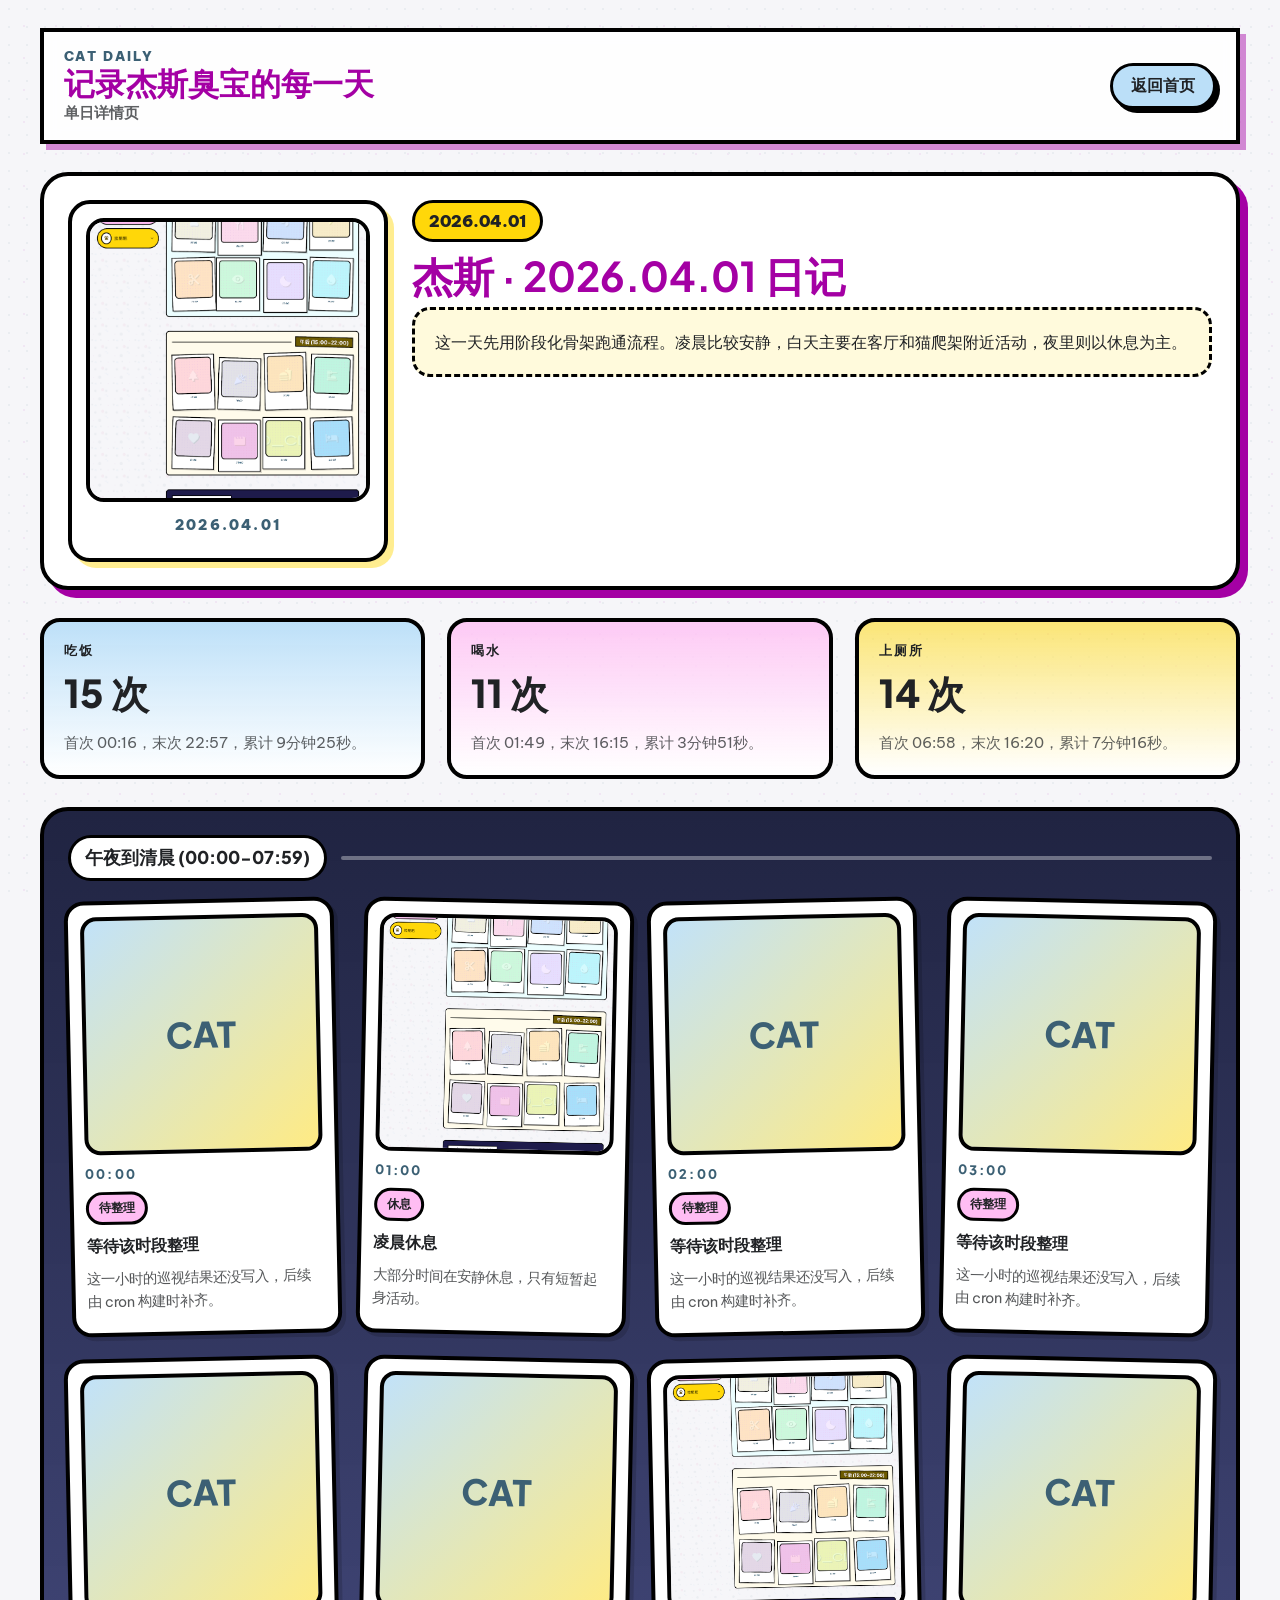
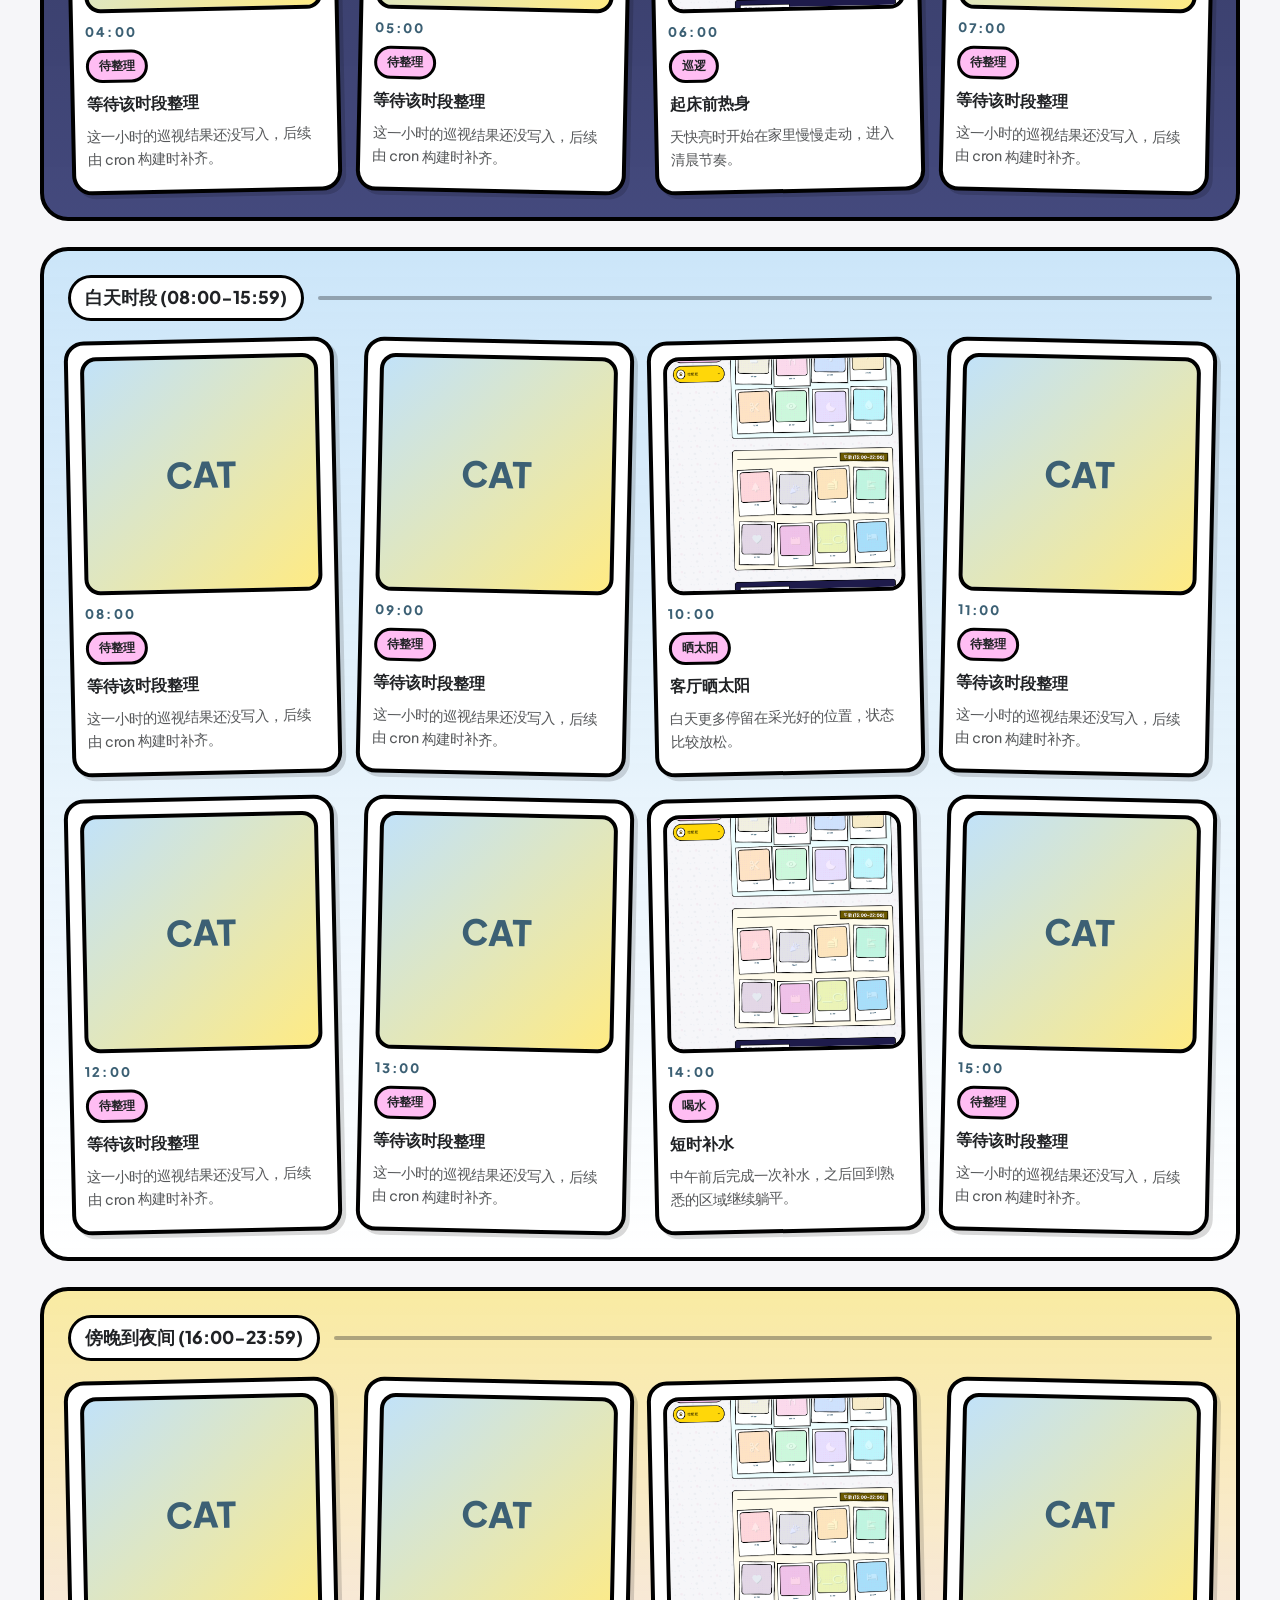
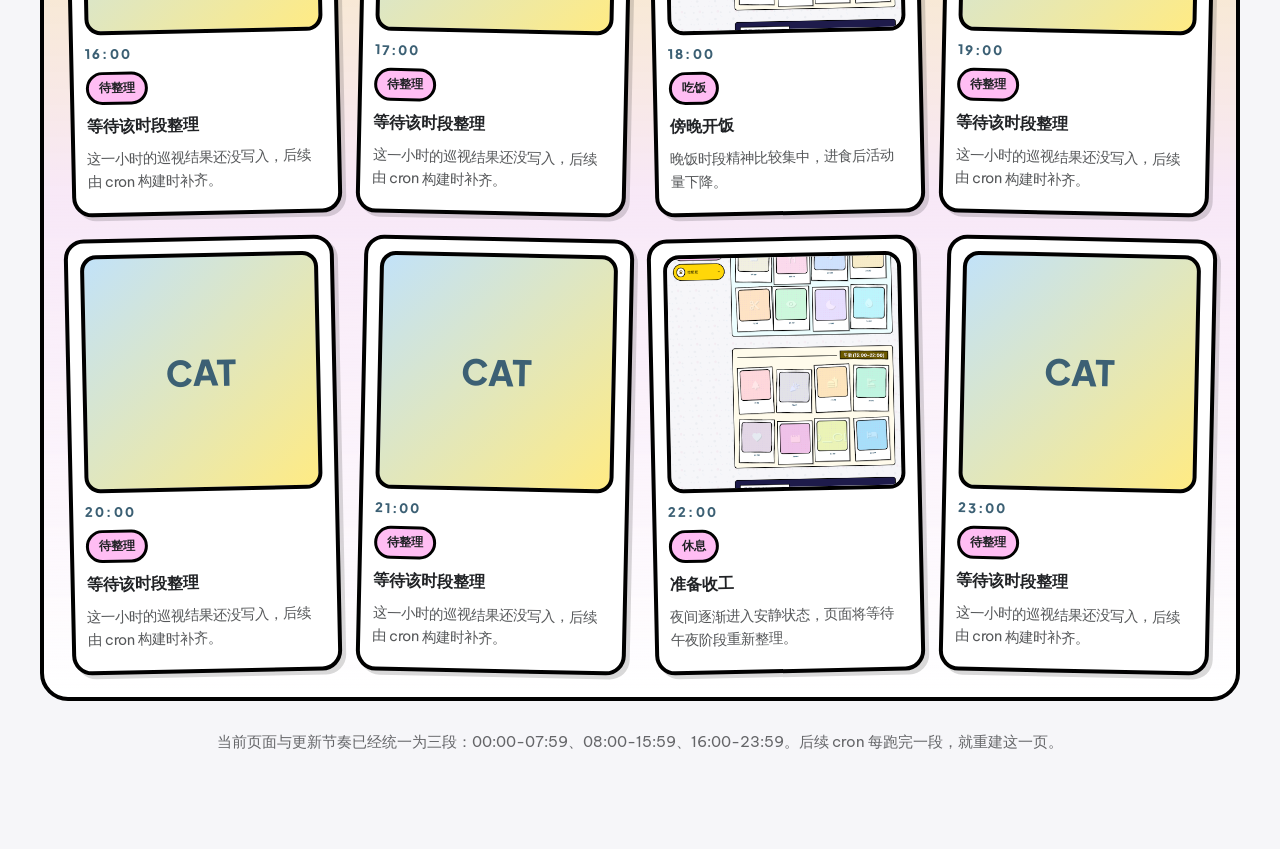
==== commit e82e9f43: "Update cat daily site" ====
--- a/days/2026-04-01/index.html
+++ b/days/2026-04-01/index.html
@@ -38,20 +38,20 @@
         
             <article class="stat-card food">
               <p class="stat-label">吃饭</p>
-              <p class="stat-value">2 次</p>
-              <p class="stat-detail">白天两次短时进食，后续会接入真实日志聚合。</p>
+              <p class="stat-value">15 次</p>
+              <p class="stat-detail">首次 00:16，末次 22:57，累计 9分钟25秒。</p>
             </article>
             
             <article class="stat-card water">
               <p class="stat-label">喝水</p>
-              <p class="stat-value">3 次</p>
-              <p class="stat-detail">主要集中在上午和夜间。</p>
+              <p class="stat-value">11 次</p>
+              <p class="stat-detail">首次 01:49，末次 16:15，累计 3分钟51秒。</p>
             </article>
             
             <article class="stat-card litter">
               <p class="stat-label">上厕所</p>
-              <p class="stat-value">2 次</p>
-              <p class="stat-detail">事件来自卫生间行为检测服务。</p>
+              <p class="stat-value">14 次</p>
+              <p class="stat-detail">首次 06:58，末次 16:20，累计 7分钟16秒。</p>
             </article>
             
       </section>
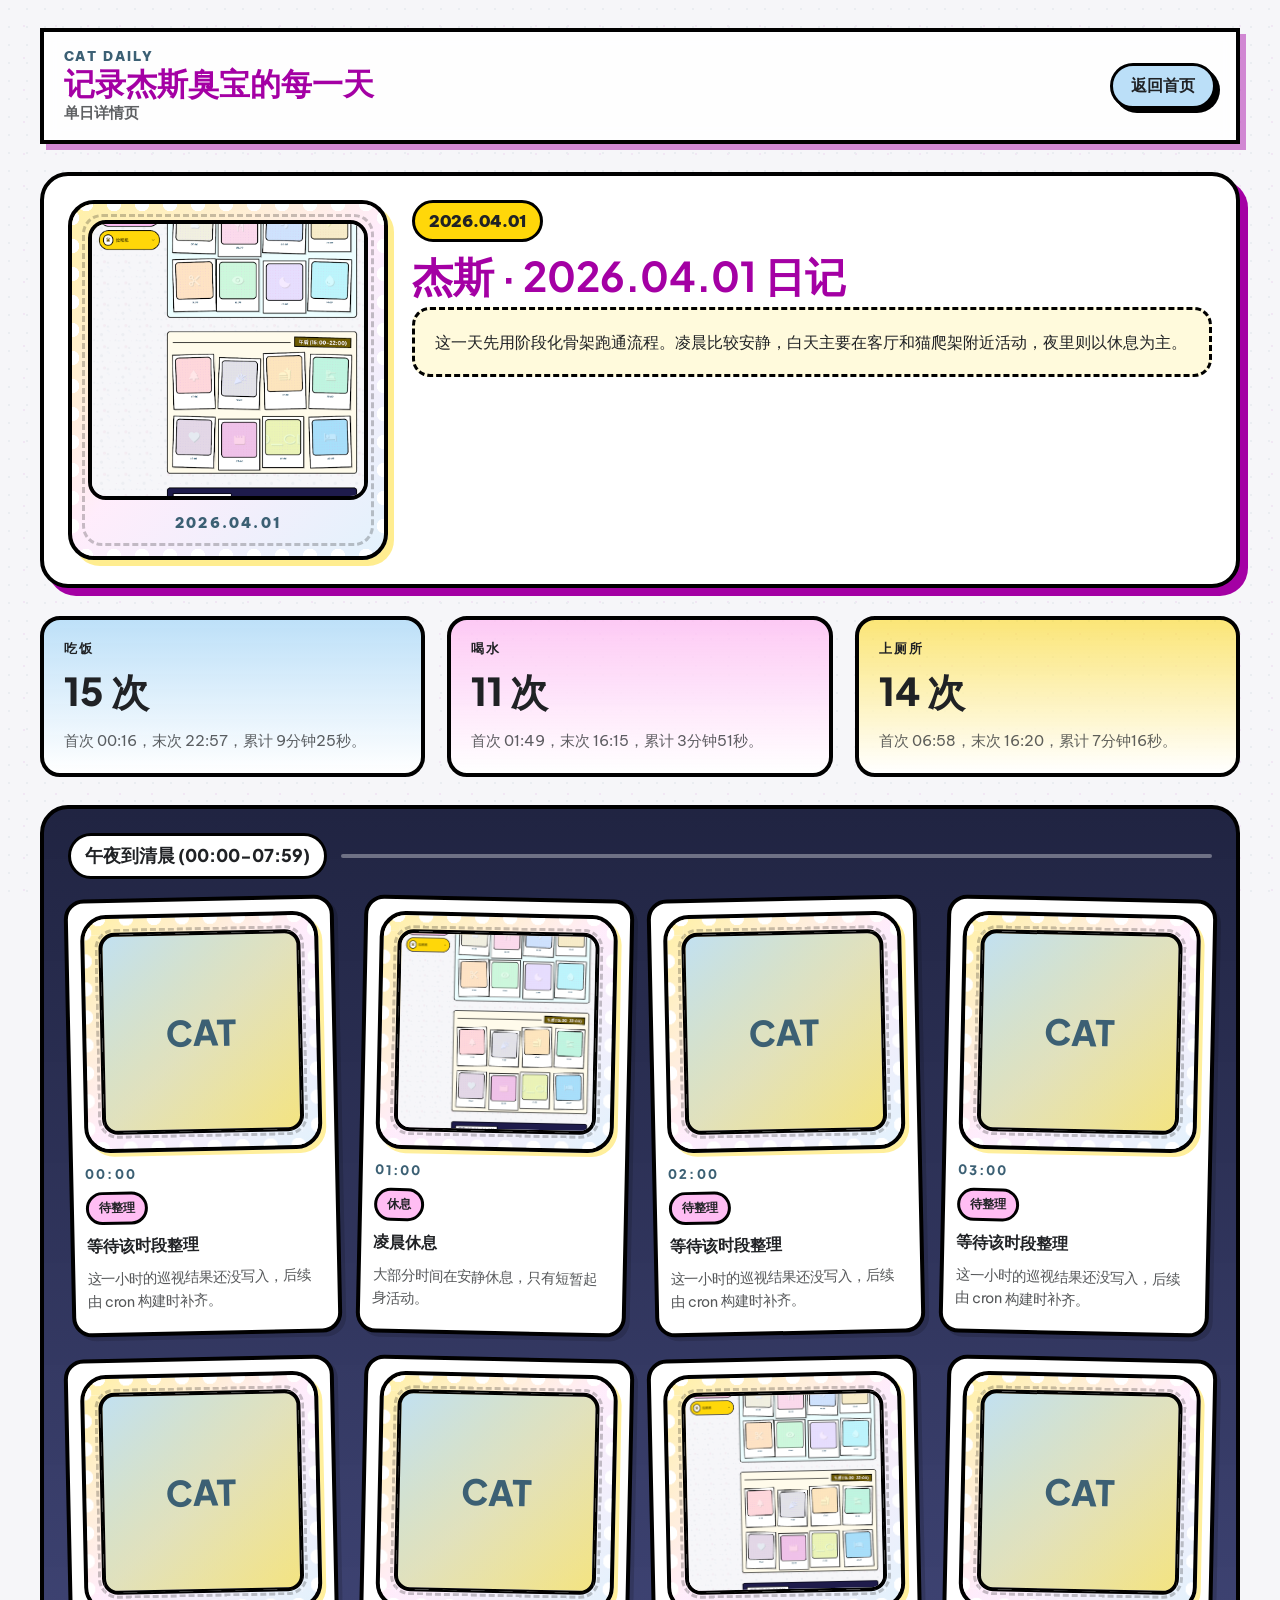
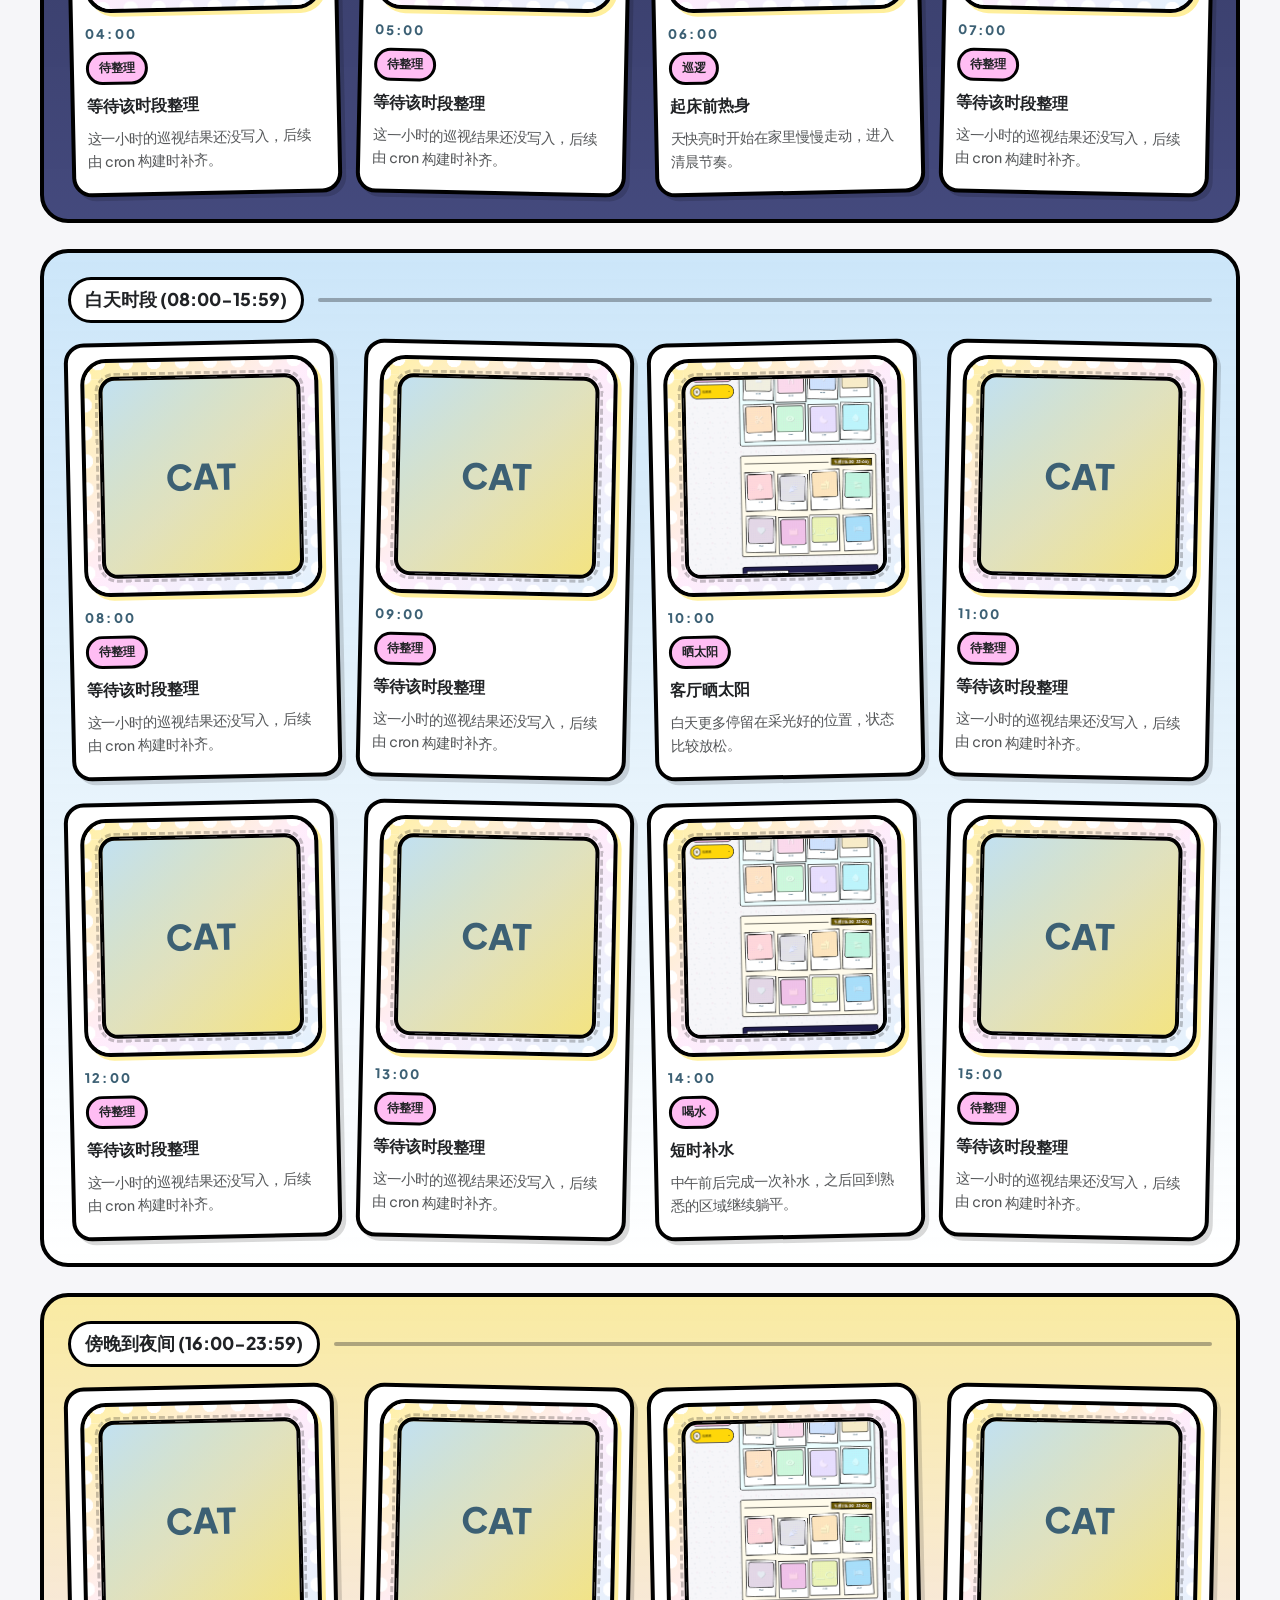
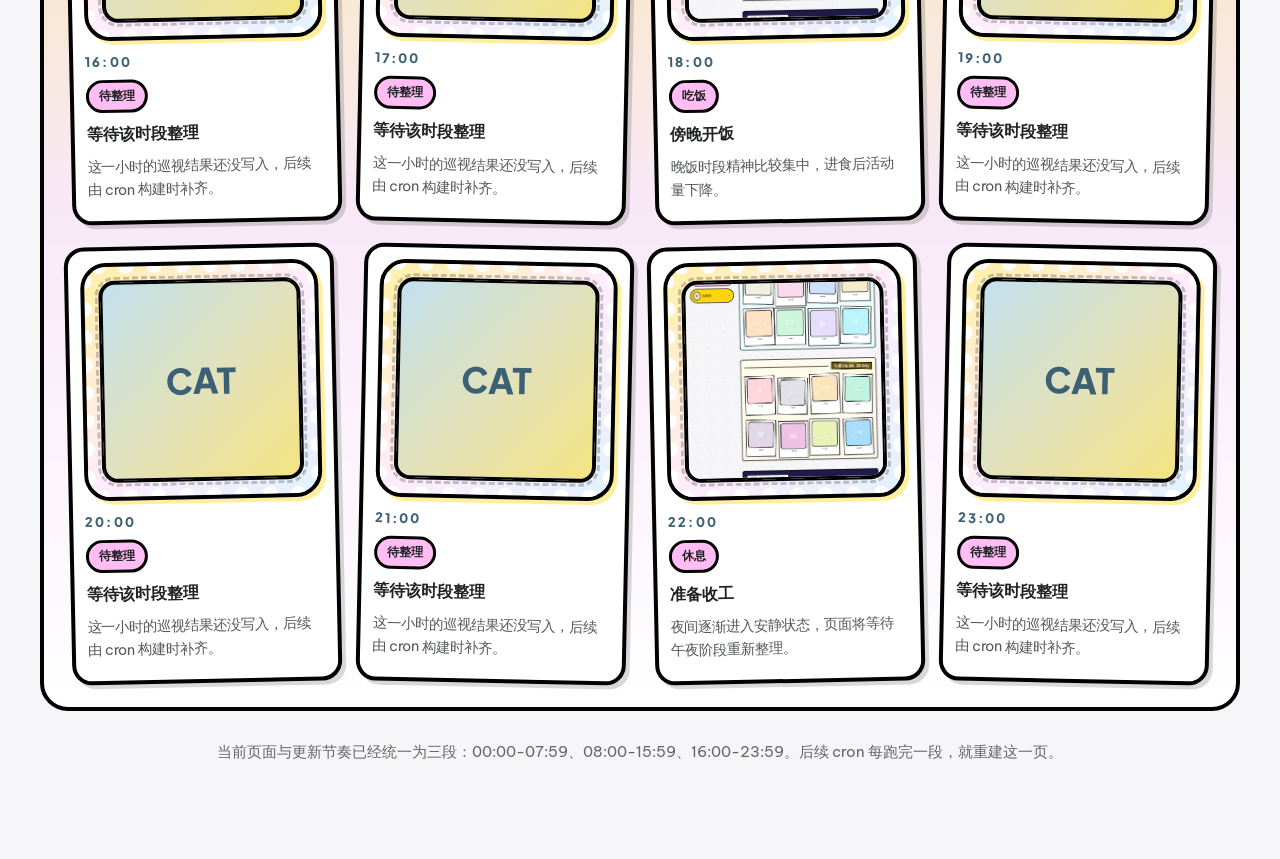
==== commit 298c8b03: "Deploy cat-daily site: 2026-04-04 14:06:40 +0800" ====
--- a/days/2026-04-01/index.html
+++ b/days/2026-04-01/index.html
@@ -23,7 +23,7 @@
       </header>
 
       <section class="panel panel-pop summary-panel">
-        <div class="cover-frame">
+        <div class="cover-frame stamp-frame stamp-frame-cover">
           <img class="cover-image" src="../../media/skills/cat-daily/refer/stitch_/screen.png" alt="杰斯 · 2026.04.01 日记">
           <p class="avatar-caption">2026.04.01</p>
         </div>
@@ -66,7 +66,9 @@
               <div class="phase-grid">
                 
         <article class="slot-card">
-          <div class="slot-placeholder">CAT</div>
+          <div class="stamp-frame stamp-frame-slot">
+            <div class="slot-placeholder">CAT</div>
+          </div>
           <p class="slot-time">00:00</p>
           <span class="slot-badge">待整理</span>
           <h4 class="slot-title">等待该时段整理</h4>
@@ -74,7 +76,9 @@
         </article>
         
         <article class="slot-card">
-          <img class="slot-image" src="../../media/skills/cat-daily/refer/stitch_/screen.png" alt="凌晨休息">
+          <div class="stamp-frame stamp-frame-slot">
+            <img class="slot-image" src="../../media/skills/cat-daily/refer/stitch_/screen.png" alt="凌晨休息">
+          </div>
           <p class="slot-time">01:00</p>
           <span class="slot-badge">休息</span>
           <h4 class="slot-title">凌晨休息</h4>
@@ -82,7 +86,9 @@
         </article>
         
         <article class="slot-card">
-          <div class="slot-placeholder">CAT</div>
+          <div class="stamp-frame stamp-frame-slot">
+            <div class="slot-placeholder">CAT</div>
+          </div>
           <p class="slot-time">02:00</p>
           <span class="slot-badge">待整理</span>
           <h4 class="slot-title">等待该时段整理</h4>
@@ -90,7 +96,9 @@
         </article>
         
         <article class="slot-card">
-          <div class="slot-placeholder">CAT</div>
+          <div class="stamp-frame stamp-frame-slot">
+            <div class="slot-placeholder">CAT</div>
+          </div>
           <p class="slot-time">03:00</p>
           <span class="slot-badge">待整理</span>
           <h4 class="slot-title">等待该时段整理</h4>
@@ -98,7 +106,9 @@
         </article>
         
         <article class="slot-card">
-          <div class="slot-placeholder">CAT</div>
+          <div class="stamp-frame stamp-frame-slot">
+            <div class="slot-placeholder">CAT</div>
+          </div>
           <p class="slot-time">04:00</p>
           <span class="slot-badge">待整理</span>
           <h4 class="slot-title">等待该时段整理</h4>
@@ -106,7 +116,9 @@
         </article>
         
         <article class="slot-card">
-          <div class="slot-placeholder">CAT</div>
+          <div class="stamp-frame stamp-frame-slot">
+            <div class="slot-placeholder">CAT</div>
+          </div>
           <p class="slot-time">05:00</p>
           <span class="slot-badge">待整理</span>
           <h4 class="slot-title">等待该时段整理</h4>
@@ -114,7 +126,9 @@
         </article>
         
         <article class="slot-card">
-          <img class="slot-image" src="../../media/skills/cat-daily/refer/stitch_/screen.png" alt="起床前热身">
+          <div class="stamp-frame stamp-frame-slot">
+            <img class="slot-image" src="../../media/skills/cat-daily/refer/stitch_/screen.png" alt="起床前热身">
+          </div>
           <p class="slot-time">06:00</p>
           <span class="slot-badge">巡逻</span>
           <h4 class="slot-title">起床前热身</h4>
@@ -122,7 +136,9 @@
         </article>
         
         <article class="slot-card">
-          <div class="slot-placeholder">CAT</div>
+          <div class="stamp-frame stamp-frame-slot">
+            <div class="slot-placeholder">CAT</div>
+          </div>
           <p class="slot-time">07:00</p>
           <span class="slot-badge">待整理</span>
           <h4 class="slot-title">等待该时段整理</h4>
@@ -140,7 +156,9 @@
               <div class="phase-grid">
                 
         <article class="slot-card">
-          <div class="slot-placeholder">CAT</div>
+          <div class="stamp-frame stamp-frame-slot">
+            <div class="slot-placeholder">CAT</div>
+          </div>
           <p class="slot-time">08:00</p>
           <span class="slot-badge">待整理</span>
           <h4 class="slot-title">等待该时段整理</h4>
@@ -148,7 +166,9 @@
         </article>
         
         <article class="slot-card">
-          <div class="slot-placeholder">CAT</div>
+          <div class="stamp-frame stamp-frame-slot">
+            <div class="slot-placeholder">CAT</div>
+          </div>
           <p class="slot-time">09:00</p>
           <span class="slot-badge">待整理</span>
           <h4 class="slot-title">等待该时段整理</h4>
@@ -156,7 +176,9 @@
         </article>
         
         <article class="slot-card">
-          <img class="slot-image" src="../../media/skills/cat-daily/refer/stitch_/screen.png" alt="客厅晒太阳">
+          <div class="stamp-frame stamp-frame-slot">
+            <img class="slot-image" src="../../media/skills/cat-daily/refer/stitch_/screen.png" alt="客厅晒太阳">
+          </div>
           <p class="slot-time">10:00</p>
           <span class="slot-badge">晒太阳</span>
           <h4 class="slot-title">客厅晒太阳</h4>
@@ -164,7 +186,9 @@
         </article>
         
         <article class="slot-card">
-          <div class="slot-placeholder">CAT</div>
+          <div class="stamp-frame stamp-frame-slot">
+            <div class="slot-placeholder">CAT</div>
+          </div>
           <p class="slot-time">11:00</p>
           <span class="slot-badge">待整理</span>
           <h4 class="slot-title">等待该时段整理</h4>
@@ -172,7 +196,9 @@
         </article>
         
         <article class="slot-card">
-          <div class="slot-placeholder">CAT</div>
+          <div class="stamp-frame stamp-frame-slot">
+            <div class="slot-placeholder">CAT</div>
+          </div>
           <p class="slot-time">12:00</p>
           <span class="slot-badge">待整理</span>
           <h4 class="slot-title">等待该时段整理</h4>
@@ -180,7 +206,9 @@
         </article>
         
         <article class="slot-card">
-          <div class="slot-placeholder">CAT</div>
+          <div class="stamp-frame stamp-frame-slot">
+            <div class="slot-placeholder">CAT</div>
+          </div>
           <p class="slot-time">13:00</p>
           <span class="slot-badge">待整理</span>
           <h4 class="slot-title">等待该时段整理</h4>
@@ -188,7 +216,9 @@
         </article>
         
         <article class="slot-card">
-          <img class="slot-image" src="../../media/skills/cat-daily/refer/stitch_/screen.png" alt="短时补水">
+          <div class="stamp-frame stamp-frame-slot">
+            <img class="slot-image" src="../../media/skills/cat-daily/refer/stitch_/screen.png" alt="短时补水">
+          </div>
           <p class="slot-time">14:00</p>
           <span class="slot-badge">喝水</span>
           <h4 class="slot-title">短时补水</h4>
@@ -196,7 +226,9 @@
         </article>
         
         <article class="slot-card">
-          <div class="slot-placeholder">CAT</div>
+          <div class="stamp-frame stamp-frame-slot">
+            <div class="slot-placeholder">CAT</div>
+          </div>
           <p class="slot-time">15:00</p>
           <span class="slot-badge">待整理</span>
           <h4 class="slot-title">等待该时段整理</h4>
@@ -214,7 +246,9 @@
               <div class="phase-grid">
                 
         <article class="slot-card">
-          <div class="slot-placeholder">CAT</div>
+          <div class="stamp-frame stamp-frame-slot">
+            <div class="slot-placeholder">CAT</div>
+          </div>
           <p class="slot-time">16:00</p>
           <span class="slot-badge">待整理</span>
           <h4 class="slot-title">等待该时段整理</h4>
@@ -222,7 +256,9 @@
         </article>
         
         <article class="slot-card">
-          <div class="slot-placeholder">CAT</div>
+          <div class="stamp-frame stamp-frame-slot">
+            <div class="slot-placeholder">CAT</div>
+          </div>
           <p class="slot-time">17:00</p>
           <span class="slot-badge">待整理</span>
           <h4 class="slot-title">等待该时段整理</h4>
@@ -230,7 +266,9 @@
         </article>
         
         <article class="slot-card">
-          <img class="slot-image" src="../../media/skills/cat-daily/refer/stitch_/screen.png" alt="傍晚开饭">
+          <div class="stamp-frame stamp-frame-slot">
+            <img class="slot-image" src="../../media/skills/cat-daily/refer/stitch_/screen.png" alt="傍晚开饭">
+          </div>
           <p class="slot-time">18:00</p>
           <span class="slot-badge">吃饭</span>
           <h4 class="slot-title">傍晚开饭</h4>
@@ -238,7 +276,9 @@
         </article>
         
         <article class="slot-card">
-          <div class="slot-placeholder">CAT</div>
+          <div class="stamp-frame stamp-frame-slot">
+            <div class="slot-placeholder">CAT</div>
+          </div>
           <p class="slot-time">19:00</p>
           <span class="slot-badge">待整理</span>
           <h4 class="slot-title">等待该时段整理</h4>
@@ -246,7 +286,9 @@
         </article>
         
         <article class="slot-card">
-          <div class="slot-placeholder">CAT</div>
+          <div class="stamp-frame stamp-frame-slot">
+            <div class="slot-placeholder">CAT</div>
+          </div>
           <p class="slot-time">20:00</p>
           <span class="slot-badge">待整理</span>
           <h4 class="slot-title">等待该时段整理</h4>
@@ -254,7 +296,9 @@
         </article>
         
         <article class="slot-card">
-          <div class="slot-placeholder">CAT</div>
+          <div class="stamp-frame stamp-frame-slot">
+            <div class="slot-placeholder">CAT</div>
+          </div>
           <p class="slot-time">21:00</p>
           <span class="slot-badge">待整理</span>
           <h4 class="slot-title">等待该时段整理</h4>
@@ -262,7 +306,9 @@
         </article>
         
         <article class="slot-card">
-          <img class="slot-image" src="../../media/skills/cat-daily/refer/stitch_/screen.png" alt="准备收工">
+          <div class="stamp-frame stamp-frame-slot">
+            <img class="slot-image" src="../../media/skills/cat-daily/refer/stitch_/screen.png" alt="准备收工">
+          </div>
           <p class="slot-time">22:00</p>
           <span class="slot-badge">休息</span>
           <h4 class="slot-title">准备收工</h4>
@@ -270,7 +316,9 @@
         </article>
         
         <article class="slot-card">
-          <div class="slot-placeholder">CAT</div>
+          <div class="stamp-frame stamp-frame-slot">
+            <div class="slot-placeholder">CAT</div>
+          </div>
           <p class="slot-time">23:00</p>
           <span class="slot-badge">待整理</span>
           <h4 class="slot-title">等待该时段整理</h4>
--- a/site.css
+++ b/site.css
@@ -754,14 +754,46 @@
 }
 
 .cover-frame {
-  padding: 14px 14px 24px;
-  border: 4px solid var(--border);
-  border-radius: 22px;
-  background: var(--paper);
+  padding: 16px 16px 24px;
+}
+
+.stamp-frame {
+  position: relative;
+  border: 4px solid var(--border);
+  border-radius: 26px;
+  background:
+    linear-gradient(135deg, rgba(255, 215, 9, 0.36), rgba(255, 189, 243, 0.28), rgba(187, 223, 248, 0.42));
   box-shadow: 6px 6px 0 0 rgba(255, 215, 9, 0.45);
+  overflow: hidden;
+  isolation: isolate;
+}
+
+.stamp-frame::before {
+  content: "";
+  position: absolute;
+  inset: 0;
+  z-index: 2;
+  pointer-events: none;
+  background:
+    radial-gradient(circle at 14px 0, var(--paper) 0 7px, transparent 7.5px) top left / 28px 16px repeat-x,
+    radial-gradient(circle at 14px 100%, var(--paper) 0 7px, transparent 7.5px) bottom left / 28px 16px repeat-x,
+    radial-gradient(circle at 0 14px, var(--paper) 0 7px, transparent 7.5px) top left / 16px 28px repeat-y,
+    radial-gradient(circle at 100% 14px, var(--paper) 0 7px, transparent 7.5px) top right / 16px 28px repeat-y;
+}
+
+.stamp-frame-cover::after,
+.stamp-frame-slot::after {
+  content: "";
+  position: absolute;
+  inset: 10px;
+  z-index: 0;
+  border: 3px dashed rgba(0, 0, 0, 0.22);
+  border-radius: 20px;
 }
 
 .cover-image {
+  position: relative;
+  z-index: 1;
   aspect-ratio: 1 / 1;
   border: 4px solid var(--border);
   border-radius: 18px;
@@ -869,6 +901,8 @@
 }
 
 .slot-image {
+  position: relative;
+  z-index: 1;
   aspect-ratio: 1 / 1;
   border: 4px solid var(--border);
   border-radius: 16px;
@@ -879,6 +913,8 @@
 .slot-placeholder {
   display: grid;
   place-items: center;
+  position: relative;
+  z-index: 1;
   aspect-ratio: 1 / 1;
   border: 4px solid var(--border);
   border-radius: 16px;
@@ -889,6 +925,12 @@
   font-size: 2.2rem;
   font-weight: 900;
   color: var(--primary);
+}
+
+.stamp-frame-slot {
+  padding: 14px;
+  margin-bottom: 2px;
+  box-shadow: 4px 4px 0 0 rgba(255, 215, 9, 0.4);
 }
 
 .slot-time {
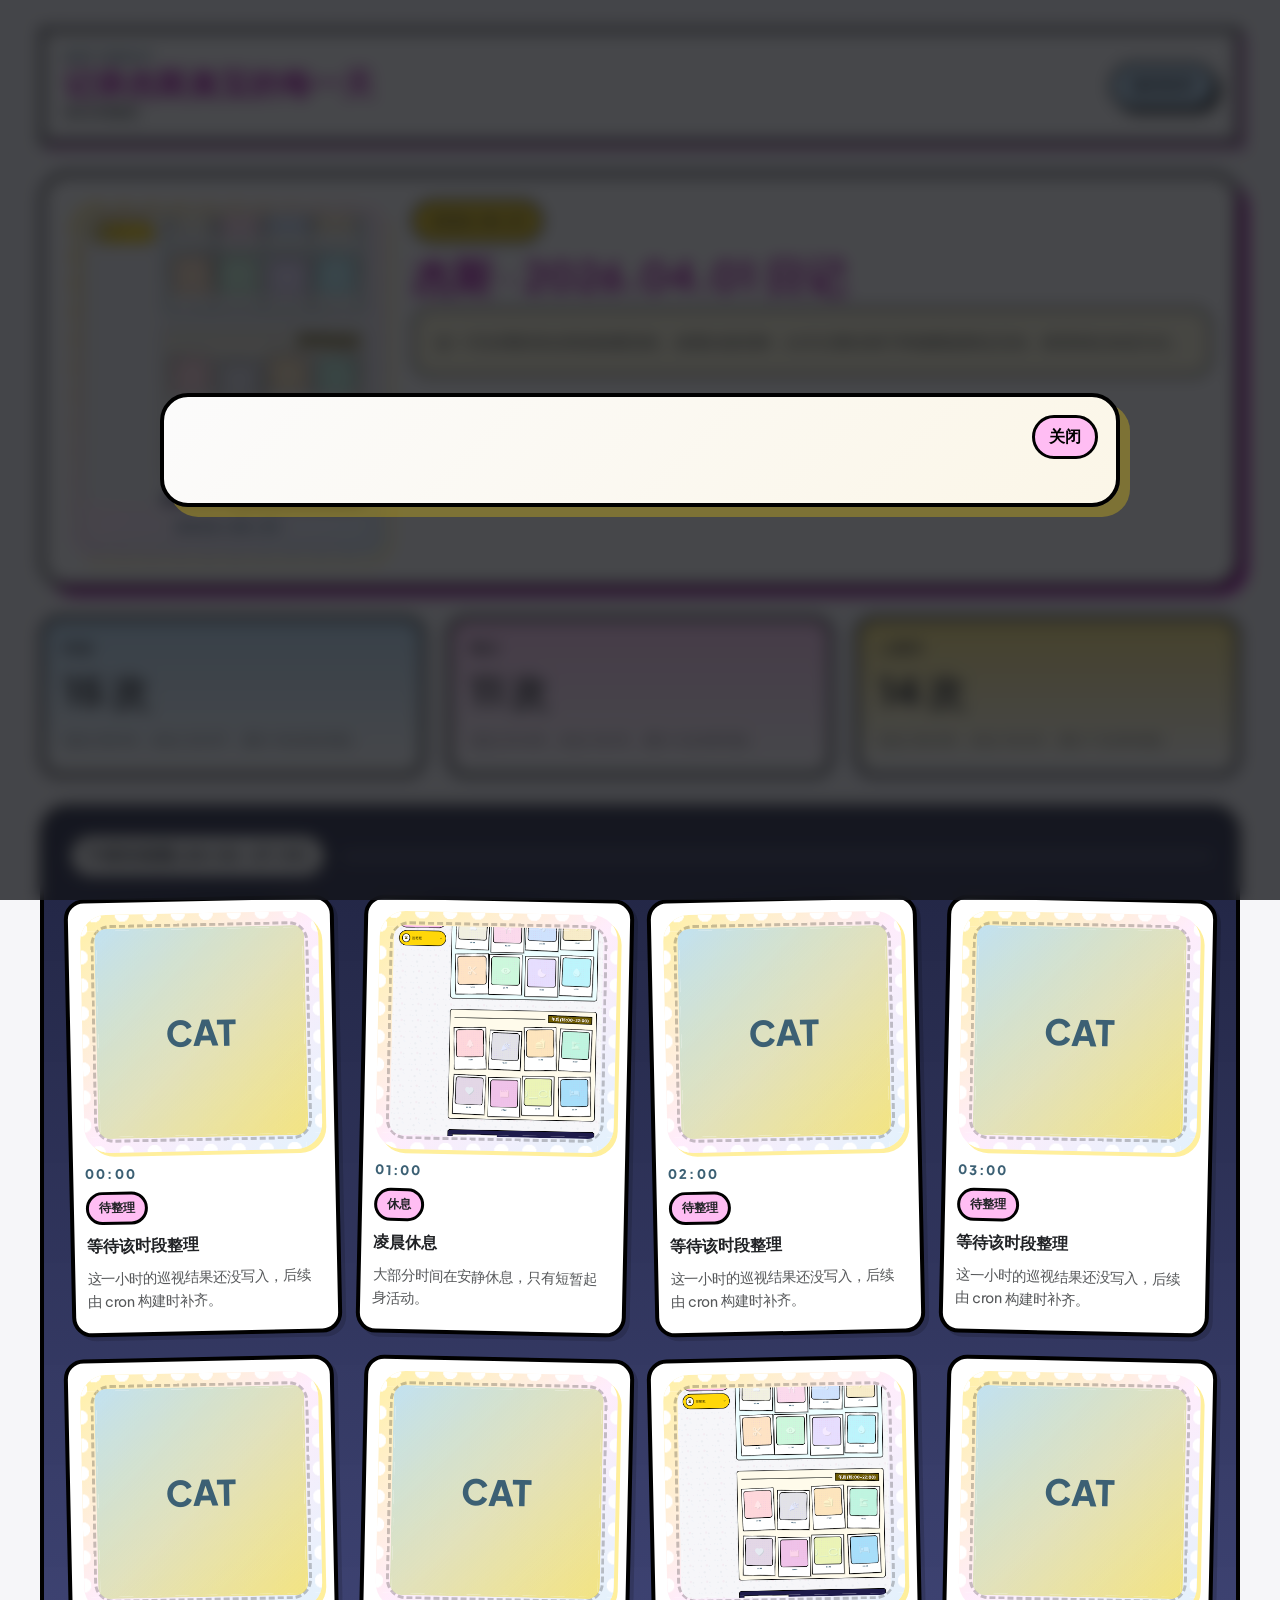
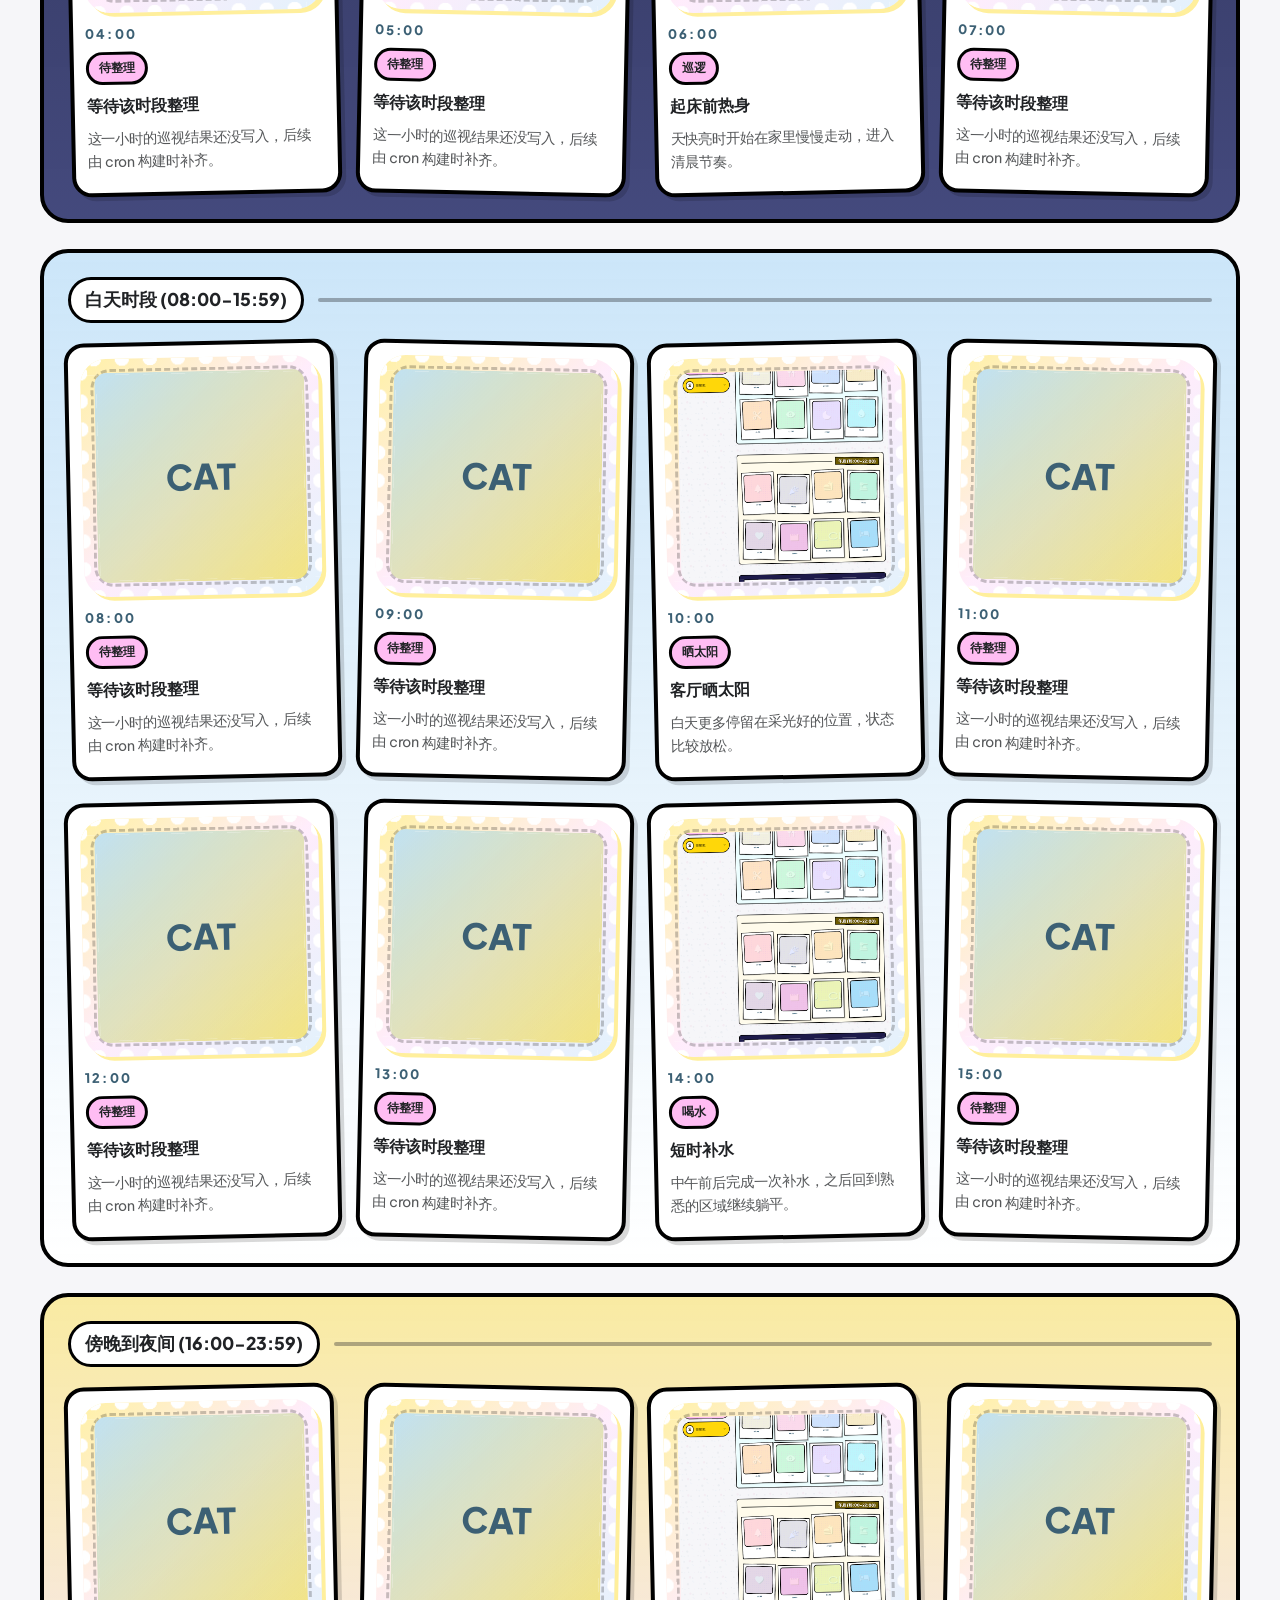
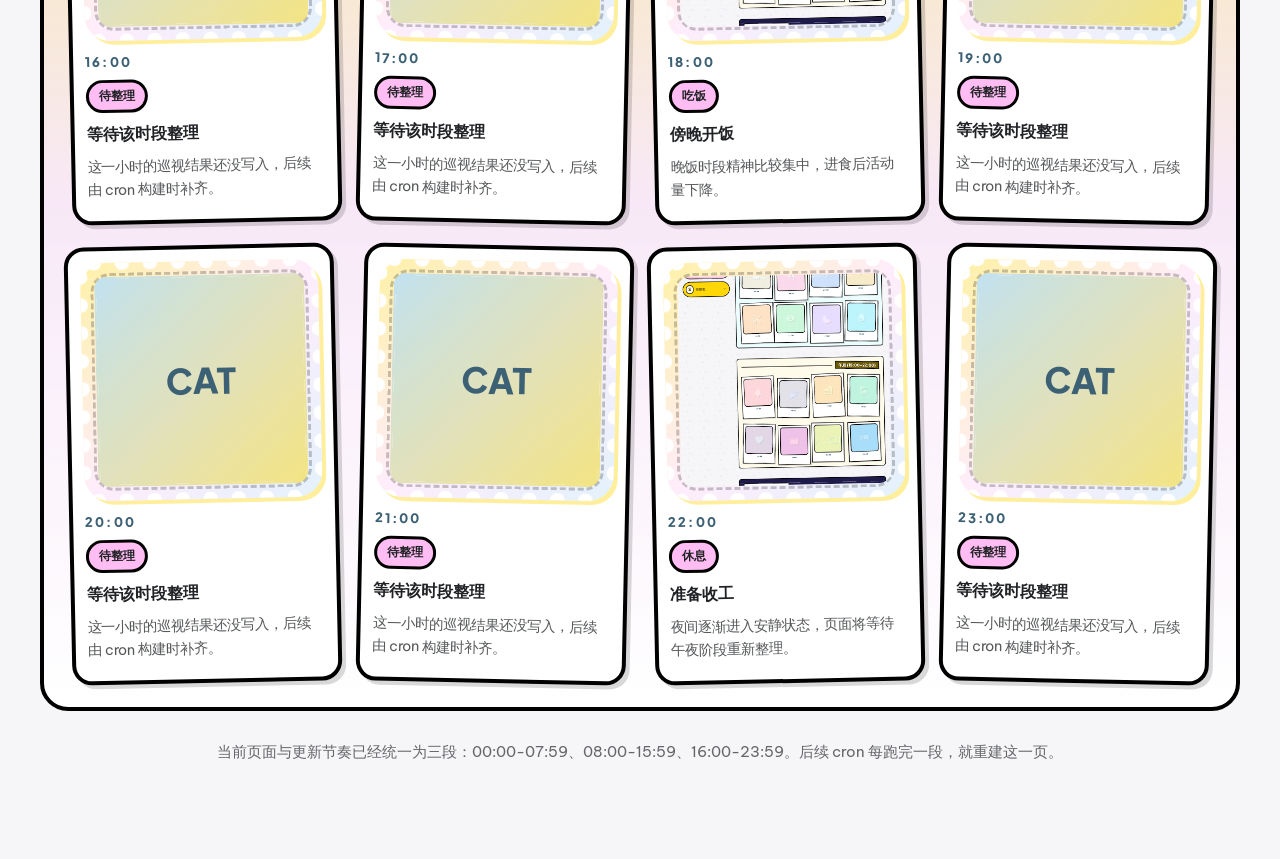
==== commit eb1d09d6: "Deploy cat-daily site: 2026-04-04 17:16:47 +0800" ====
--- a/days/2026-04-01/index.html
+++ b/days/2026-04-01/index.html
@@ -24,7 +24,7 @@
 
       <section class="panel panel-pop summary-panel">
         <div class="cover-frame stamp-frame stamp-frame-cover">
-          <img class="cover-image" src="../../media/skills/cat-daily/refer/stitch_/screen.png" alt="杰斯 · 2026.04.01 日记">
+          <img class="cover-image previewable-image" src="../../media/skills/cat-daily/refer/stitch_/screen.png" alt="杰斯 · 2026.04.01 日记" tabindex="0" role="button" aria-label="放大预览封面图">
           <p class="avatar-caption">2026.04.01</p>
         </div>
         <div>
@@ -77,7 +77,7 @@
         
         <article class="slot-card">
           <div class="stamp-frame stamp-frame-slot">
-            <img class="slot-image" src="../../media/skills/cat-daily/refer/stitch_/screen.png" alt="凌晨休息">
+            <img class="slot-image previewable-image" src="../../media/skills/cat-daily/refer/stitch_/screen.png" alt="凌晨休息" tabindex="0" role="button" aria-label="放大预览 凌晨休息">
           </div>
           <p class="slot-time">01:00</p>
           <span class="slot-badge">休息</span>
@@ -127,7 +127,7 @@
         
         <article class="slot-card">
           <div class="stamp-frame stamp-frame-slot">
-            <img class="slot-image" src="../../media/skills/cat-daily/refer/stitch_/screen.png" alt="起床前热身">
+            <img class="slot-image previewable-image" src="../../media/skills/cat-daily/refer/stitch_/screen.png" alt="起床前热身" tabindex="0" role="button" aria-label="放大预览 起床前热身">
           </div>
           <p class="slot-time">06:00</p>
           <span class="slot-badge">巡逻</span>
@@ -177,7 +177,7 @@
         
         <article class="slot-card">
           <div class="stamp-frame stamp-frame-slot">
-            <img class="slot-image" src="../../media/skills/cat-daily/refer/stitch_/screen.png" alt="客厅晒太阳">
+            <img class="slot-image previewable-image" src="../../media/skills/cat-daily/refer/stitch_/screen.png" alt="客厅晒太阳" tabindex="0" role="button" aria-label="放大预览 客厅晒太阳">
           </div>
           <p class="slot-time">10:00</p>
           <span class="slot-badge">晒太阳</span>
@@ -217,7 +217,7 @@
         
         <article class="slot-card">
           <div class="stamp-frame stamp-frame-slot">
-            <img class="slot-image" src="../../media/skills/cat-daily/refer/stitch_/screen.png" alt="短时补水">
+            <img class="slot-image previewable-image" src="../../media/skills/cat-daily/refer/stitch_/screen.png" alt="短时补水" tabindex="0" role="button" aria-label="放大预览 短时补水">
           </div>
           <p class="slot-time">14:00</p>
           <span class="slot-badge">喝水</span>
@@ -267,7 +267,7 @@
         
         <article class="slot-card">
           <div class="stamp-frame stamp-frame-slot">
-            <img class="slot-image" src="../../media/skills/cat-daily/refer/stitch_/screen.png" alt="傍晚开饭">
+            <img class="slot-image previewable-image" src="../../media/skills/cat-daily/refer/stitch_/screen.png" alt="傍晚开饭" tabindex="0" role="button" aria-label="放大预览 傍晚开饭">
           </div>
           <p class="slot-time">18:00</p>
           <span class="slot-badge">吃饭</span>
@@ -307,7 +307,7 @@
         
         <article class="slot-card">
           <div class="stamp-frame stamp-frame-slot">
-            <img class="slot-image" src="../../media/skills/cat-daily/refer/stitch_/screen.png" alt="准备收工">
+            <img class="slot-image previewable-image" src="../../media/skills/cat-daily/refer/stitch_/screen.png" alt="准备收工" tabindex="0" role="button" aria-label="放大预览 准备收工">
           </div>
           <p class="slot-time">22:00</p>
           <span class="slot-badge">休息</span>
@@ -332,5 +332,65 @@
 
       <p class="footer-note">当前页面与更新节奏已经统一为三段：00:00-07:59、08:00-15:59、16:00-23:59。后续 cron 每跑完一段，就重建这一页。</p>
     </div>
+
+    <div class="lightbox" id="image-lightbox" hidden aria-hidden="true">
+      <div class="lightbox-backdrop" data-lightbox-close></div>
+      <div class="lightbox-dialog" role="dialog" aria-modal="true" aria-label="图片预览">
+        <button class="lightbox-close" type="button" data-lightbox-close aria-label="关闭预览">关闭</button>
+        <img class="lightbox-image" id="lightbox-image" src="" alt="">
+        <p class="lightbox-caption" id="lightbox-caption"></p>
+      </div>
+    </div>
+
+    <script>
+      (() => {
+        const lightbox = document.getElementById("image-lightbox");
+        const lightboxImage = document.getElementById("lightbox-image");
+        const lightboxCaption = document.getElementById("lightbox-caption");
+        if (!lightbox || !lightboxImage || !lightboxCaption) return;
+
+        const closeLightbox = () => {
+          lightbox.hidden = true;
+          lightbox.setAttribute("aria-hidden", "true");
+          lightboxImage.src = "";
+          lightboxImage.alt = "";
+          lightboxCaption.textContent = "";
+          document.body.classList.remove("lightbox-open");
+        };
+
+        const openLightbox = (img) => {
+          const src = img.getAttribute("src");
+          if (!src) return;
+          lightboxImage.src = src;
+          lightboxImage.alt = img.getAttribute("alt") || "";
+          lightboxCaption.textContent = img.getAttribute("alt") || "";
+          lightbox.hidden = false;
+          lightbox.setAttribute("aria-hidden", "false");
+          document.body.classList.add("lightbox-open");
+        };
+
+        document.querySelectorAll(".previewable-image").forEach((img) => {
+          img.addEventListener("click", () => openLightbox(img));
+          img.addEventListener("keydown", (event) => {
+            if (event.key === "Enter" || event.key === " ") {
+              event.preventDefault();
+              openLightbox(img);
+            }
+          });
+        });
+
+        lightbox.addEventListener("click", (event) => {
+          if (event.target instanceof HTMLElement && event.target.hasAttribute("data-lightbox-close")) {
+            closeLightbox();
+          }
+        });
+
+        document.addEventListener("keydown", (event) => {
+          if (event.key === "Escape" && !lightbox.hidden) {
+            closeLightbox();
+          }
+        });
+      })();
+    </script>
   </body>
 </html>
--- a/site.css
+++ b/site.css
@@ -759,11 +759,11 @@
 
 .stamp-frame {
   position: relative;
-  border: 4px solid var(--border);
+  border: 0;
   border-radius: 26px;
   background:
     linear-gradient(135deg, rgba(255, 215, 9, 0.36), rgba(255, 189, 243, 0.28), rgba(187, 223, 248, 0.42));
-  box-shadow: 6px 6px 0 0 rgba(255, 215, 9, 0.45);
+  box-shadow: 6px 6px 0 0 rgba(255, 215, 9, 0.28);
   overflow: hidden;
   isolation: isolate;
 }
@@ -795,10 +795,24 @@
   position: relative;
   z-index: 1;
   aspect-ratio: 1 / 1;
-  border: 4px solid var(--border);
-  border-radius: 18px;
+  border: 0;
+  border-radius: 14px;
   object-fit: cover;
   background: linear-gradient(135deg, rgba(187, 223, 248, 0.7), rgba(255, 189, 243, 0.6));
+}
+
+.previewable-image {
+  cursor: zoom-in;
+  transition: transform 0.18s ease;
+}
+
+.previewable-image:hover {
+  transform: scale(1.015);
+}
+
+.previewable-image:focus-visible {
+  outline: 4px solid rgba(164, 0, 164, 0.55);
+  outline-offset: 3px;
 }
 
 .date-badge {
@@ -904,8 +918,8 @@
   position: relative;
   z-index: 1;
   aspect-ratio: 1 / 1;
-  border: 4px solid var(--border);
-  border-radius: 16px;
+  border: 0;
+  border-radius: 12px;
   background: linear-gradient(135deg, rgba(187, 223, 248, 0.8), rgba(255, 189, 243, 0.7));
   object-fit: cover;
 }
@@ -916,8 +930,8 @@
   position: relative;
   z-index: 1;
   aspect-ratio: 1 / 1;
-  border: 4px solid var(--border);
-  border-radius: 16px;
+  border: 0;
+  border-radius: 12px;
   background:
     radial-gradient(circle at 30% 30%, rgba(255, 255, 255, 0.5), transparent 0 32%),
     linear-gradient(135deg, rgba(187, 223, 248, 0.9), rgba(255, 215, 9, 0.5));
@@ -976,6 +990,67 @@
   color: rgba(32, 34, 37, 0.68);
 }
 
+body.lightbox-open {
+  overflow: hidden;
+}
+
+.lightbox {
+  position: fixed;
+  inset: 0;
+  z-index: 120;
+  display: grid;
+  place-items: center;
+  padding: 28px;
+}
+
+.lightbox-backdrop {
+  position: absolute;
+  inset: 0;
+  background: rgba(18, 20, 24, 0.78);
+  backdrop-filter: blur(8px);
+}
+
+.lightbox-dialog {
+  position: relative;
+  z-index: 1;
+  display: grid;
+  gap: 14px;
+  width: min(960px, calc(100vw - 40px));
+  max-height: calc(100vh - 40px);
+  padding: 18px 18px 16px;
+  border: 4px solid var(--border);
+  border-radius: 28px;
+  background: linear-gradient(135deg, rgba(255, 255, 255, 0.98), rgba(255, 250, 235, 0.98));
+  box-shadow: 10px 10px 0 0 rgba(255, 215, 9, 0.3);
+}
+
+.lightbox-close {
+  justify-self: end;
+  padding: 8px 14px;
+  border: 3px solid var(--border);
+  border-radius: 999px;
+  background: var(--secondary-soft);
+  font: inherit;
+  font-weight: 900;
+  cursor: pointer;
+}
+
+.lightbox-image {
+  width: 100%;
+  max-height: calc(100vh - 180px);
+  border-radius: 18px;
+  object-fit: contain;
+  background: linear-gradient(135deg, rgba(187, 223, 248, 0.26), rgba(255, 189, 243, 0.2));
+}
+
+.lightbox-caption {
+  margin: 0;
+  text-align: center;
+  font-size: 0.92rem;
+  font-weight: 800;
+  color: rgba(32, 34, 37, 0.8);
+}
+
 @media (max-width: 980px) {
   .hero-grid,
   .summary-panel {
@@ -1029,6 +1104,15 @@
   .archive-grid,
   .phase-grid {
     grid-template-columns: 1fr;
+  }
+
+  .lightbox {
+    padding: 16px;
+  }
+
+  .lightbox-dialog {
+    width: calc(100vw - 24px);
+    padding: 14px 14px 12px;
   }
 
   .profile-facts {
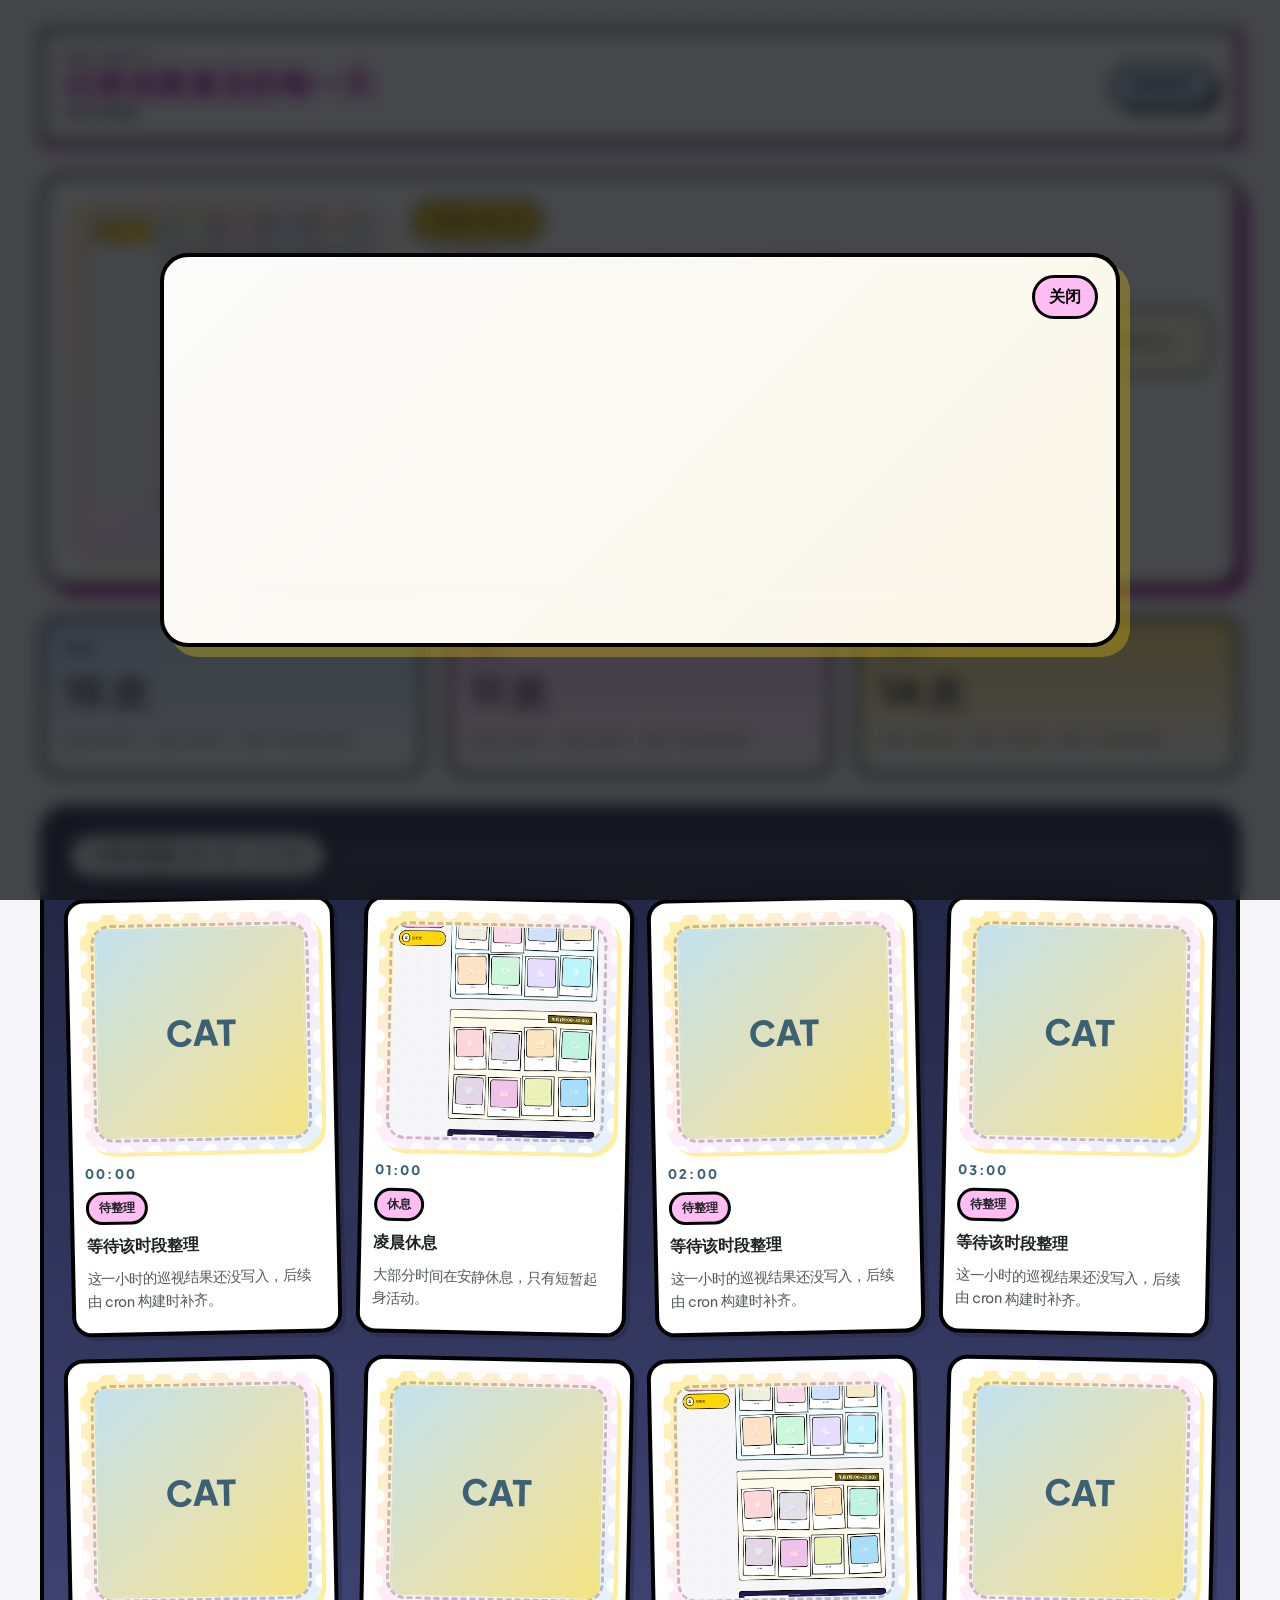
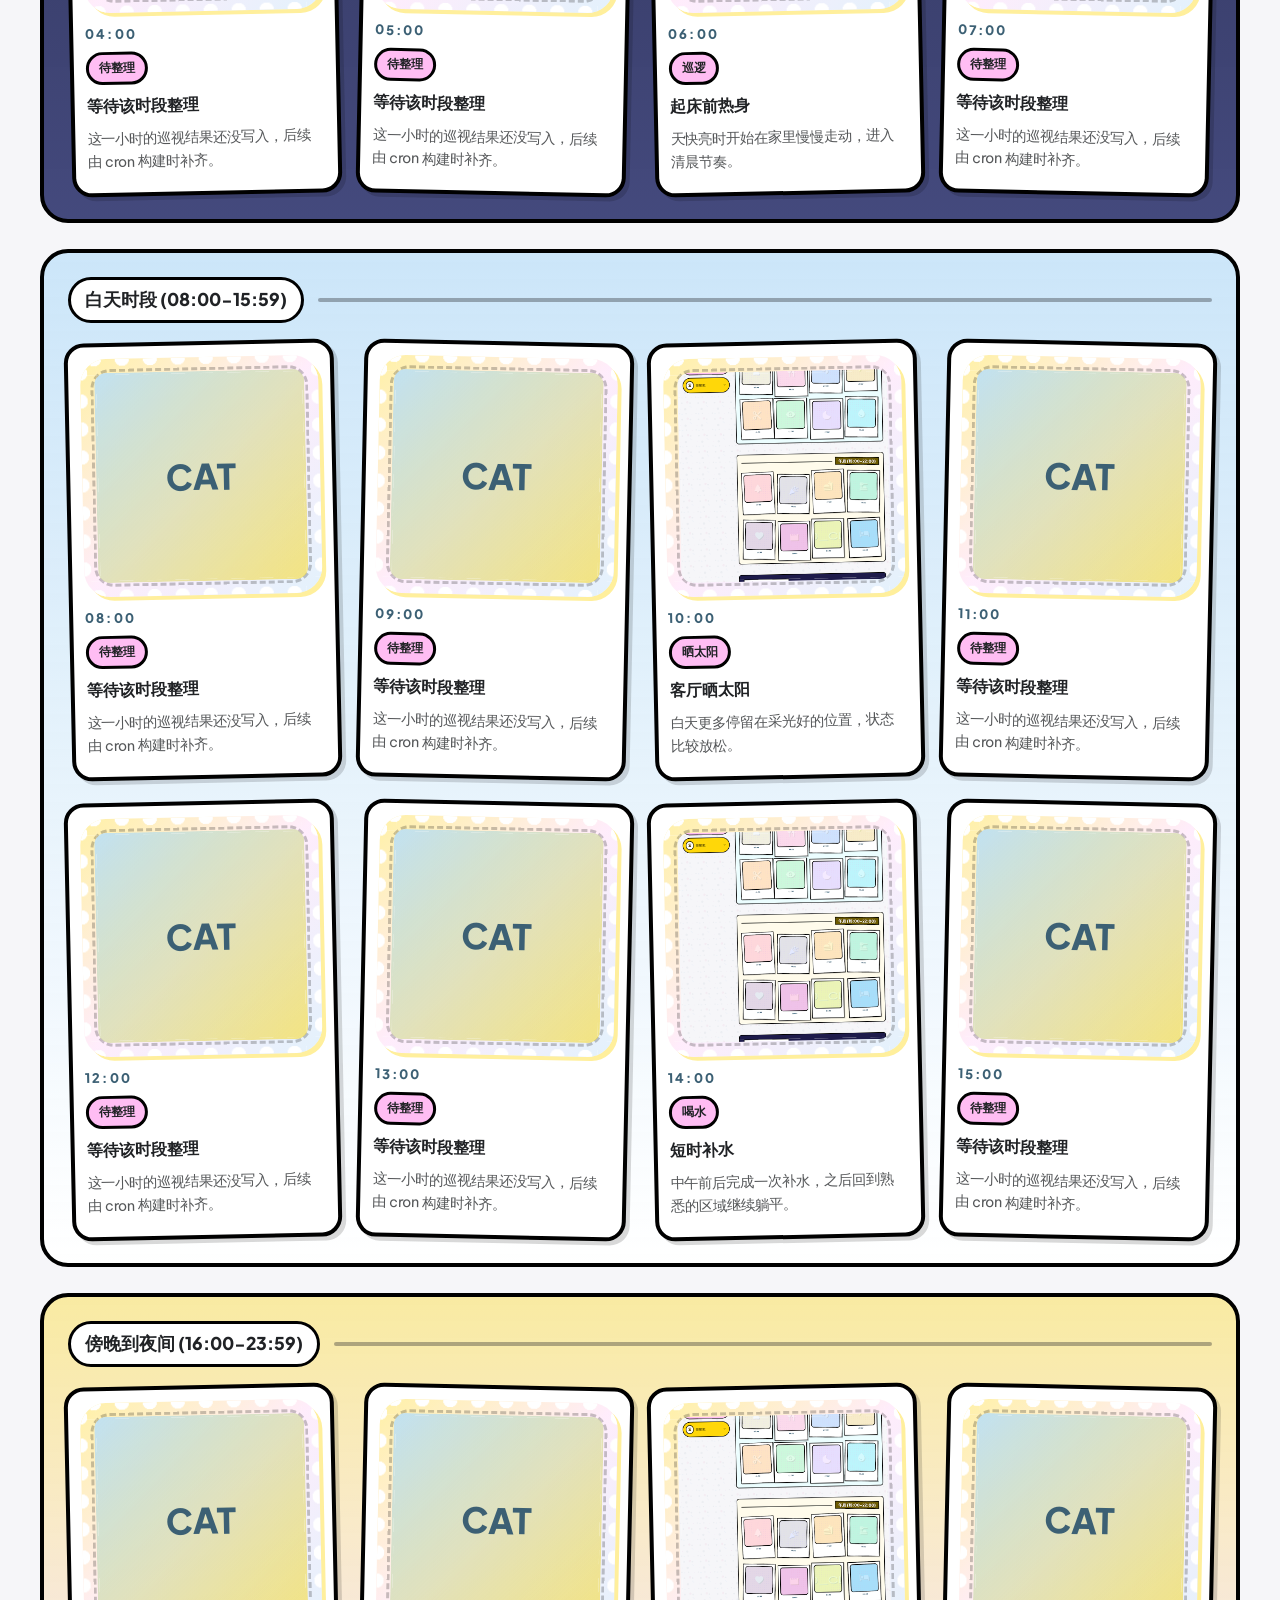
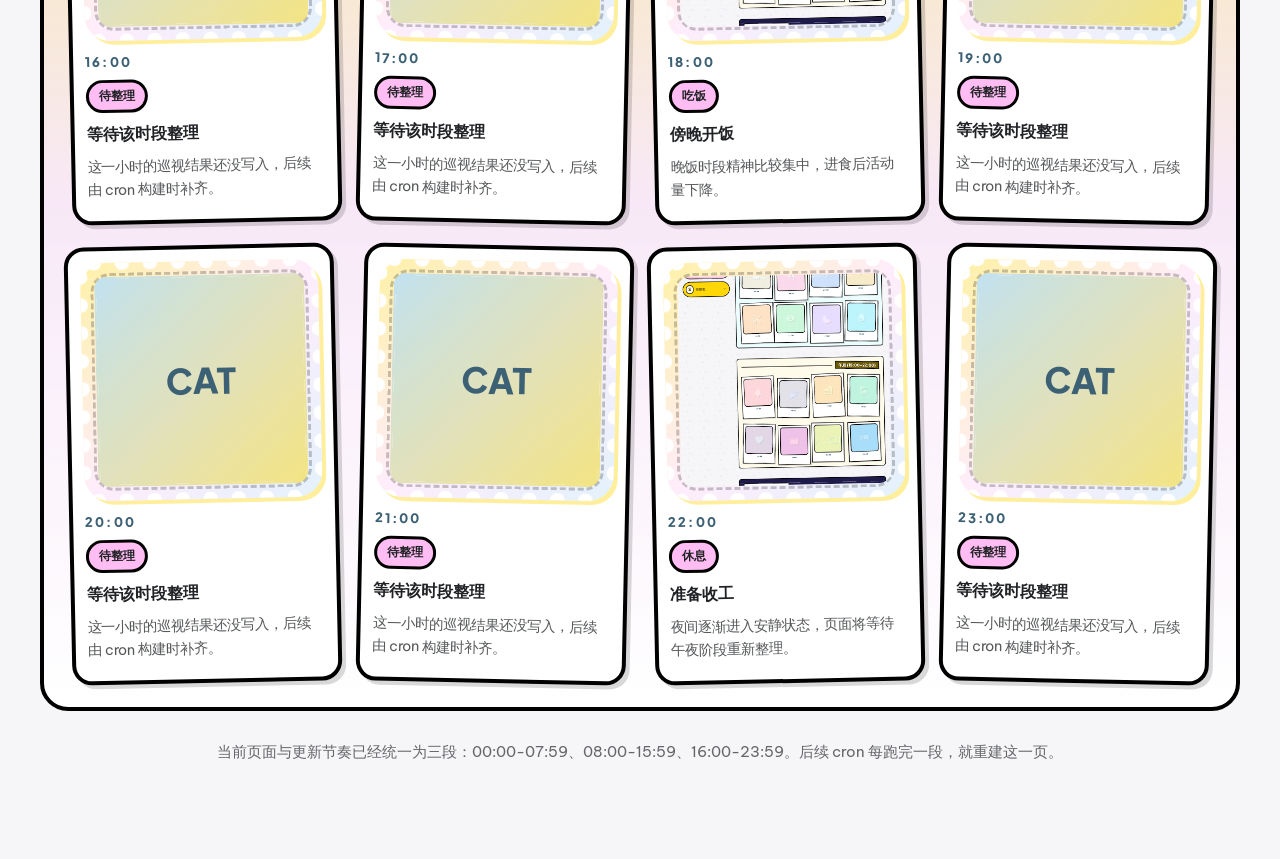
==== commit a5427f29: "Fix lightbox preview interaction" ====
--- a/days/2026-04-01/index.html
+++ b/days/2026-04-01/index.html
@@ -345,9 +345,13 @@
     <script>
       (() => {
         const lightbox = document.getElementById("image-lightbox");
+        const lightboxDialog = lightbox?.querySelector(".lightbox-dialog");
+        const lightboxCloseButton = lightbox?.querySelector(".lightbox-close");
         const lightboxImage = document.getElementById("lightbox-image");
         const lightboxCaption = document.getElementById("lightbox-caption");
-        if (!lightbox || !lightboxImage || !lightboxCaption) return;
+        if (!lightbox || !lightboxDialog || !lightboxCloseButton || !lightboxImage || !lightboxCaption) return;
+
+        let lastFocusedElement = null;
 
         const closeLightbox = () => {
           lightbox.hidden = true;
@@ -356,17 +360,35 @@
           lightboxImage.alt = "";
           lightboxCaption.textContent = "";
           document.body.classList.remove("lightbox-open");
+          if (lastFocusedElement instanceof HTMLElement) {
+            lastFocusedElement.focus();
+          }
+          lastFocusedElement = null;
         };
 
+        const resolveImageSrc = (img) => {
+          if (!(img instanceof HTMLImageElement)) return "";
+          if (img.currentSrc) return img.currentSrc;
+          const rawSrc = img.getAttribute("src");
+          if (!rawSrc) return "";
+          try {
+            return new URL(rawSrc, document.baseURI).href;
+          } catch (error) {
+            return rawSrc;
+          }
+        };
+
         const openLightbox = (img) => {
-          const src = img.getAttribute("src");
+          const src = resolveImageSrc(img);
           if (!src) return;
+          lastFocusedElement = document.activeElement instanceof HTMLElement ? document.activeElement : null;
           lightboxImage.src = src;
           lightboxImage.alt = img.getAttribute("alt") || "";
           lightboxCaption.textContent = img.getAttribute("alt") || "";
           lightbox.hidden = false;
           lightbox.setAttribute("aria-hidden", "false");
           document.body.classList.add("lightbox-open");
+          lightboxCloseButton.focus();
         };
 
         document.querySelectorAll(".previewable-image").forEach((img) => {
@@ -379,10 +401,17 @@
           });
         });
 
+        lightboxCloseButton.addEventListener("click", closeLightbox);
+
         lightbox.addEventListener("click", (event) => {
-          if (event.target instanceof HTMLElement && event.target.hasAttribute("data-lightbox-close")) {
+          if (!(event.target instanceof HTMLElement)) return;
+          if (event.target.hasAttribute("data-lightbox-close") || event.target === lightboxDialog || !lightboxDialog.contains(event.target)) {
             closeLightbox();
           }
+        });
+
+        lightboxImage.addEventListener("error", () => {
+          lightboxCaption.textContent = "图片加载失败，可以关闭后重试。";
         });
 
         document.addEventListener("keydown", (event) => {
--- a/site.css
+++ b/site.css
@@ -1014,6 +1014,8 @@
   position: relative;
   z-index: 1;
   display: grid;
+  grid-template-columns: minmax(0, 1fr);
+  justify-items: center;
   gap: 14px;
   width: min(960px, calc(100vw - 40px));
   max-height: calc(100vh - 40px);
@@ -1036,8 +1038,12 @@
 }
 
 .lightbox-image {
-  width: 100%;
+  display: block;
+  width: auto;
+  max-width: 100%;
+  min-height: min(52vw, 280px);
   max-height: calc(100vh - 180px);
+  margin: 0 auto;
   border-radius: 18px;
   object-fit: contain;
   background: linear-gradient(135deg, rgba(187, 223, 248, 0.26), rgba(255, 189, 243, 0.2));
@@ -1045,10 +1051,15 @@
 
 .lightbox-caption {
   margin: 0;
+  width: 100%;
   text-align: center;
   font-size: 0.92rem;
   font-weight: 800;
   color: rgba(32, 34, 37, 0.8);
+}
+
+.previewable-image {
+  cursor: zoom-in;
 }
 
 @media (max-width: 980px) {
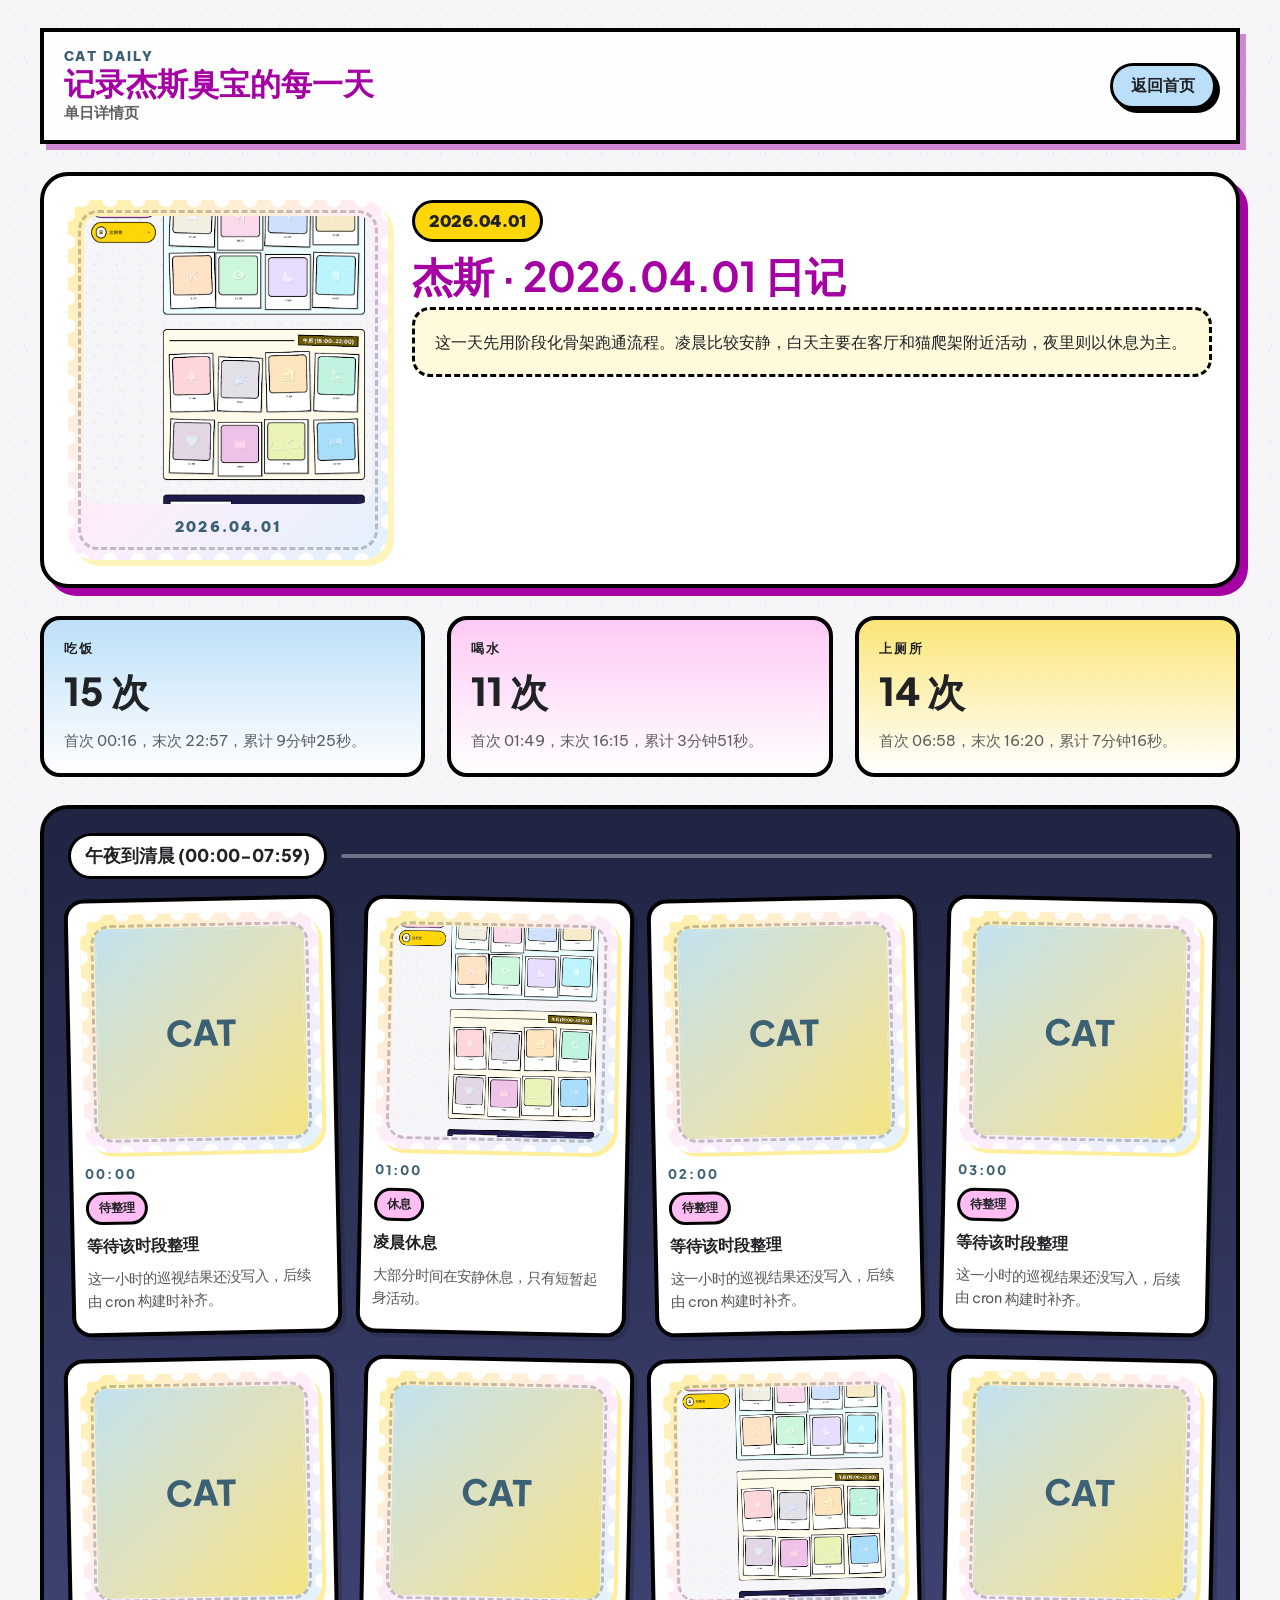
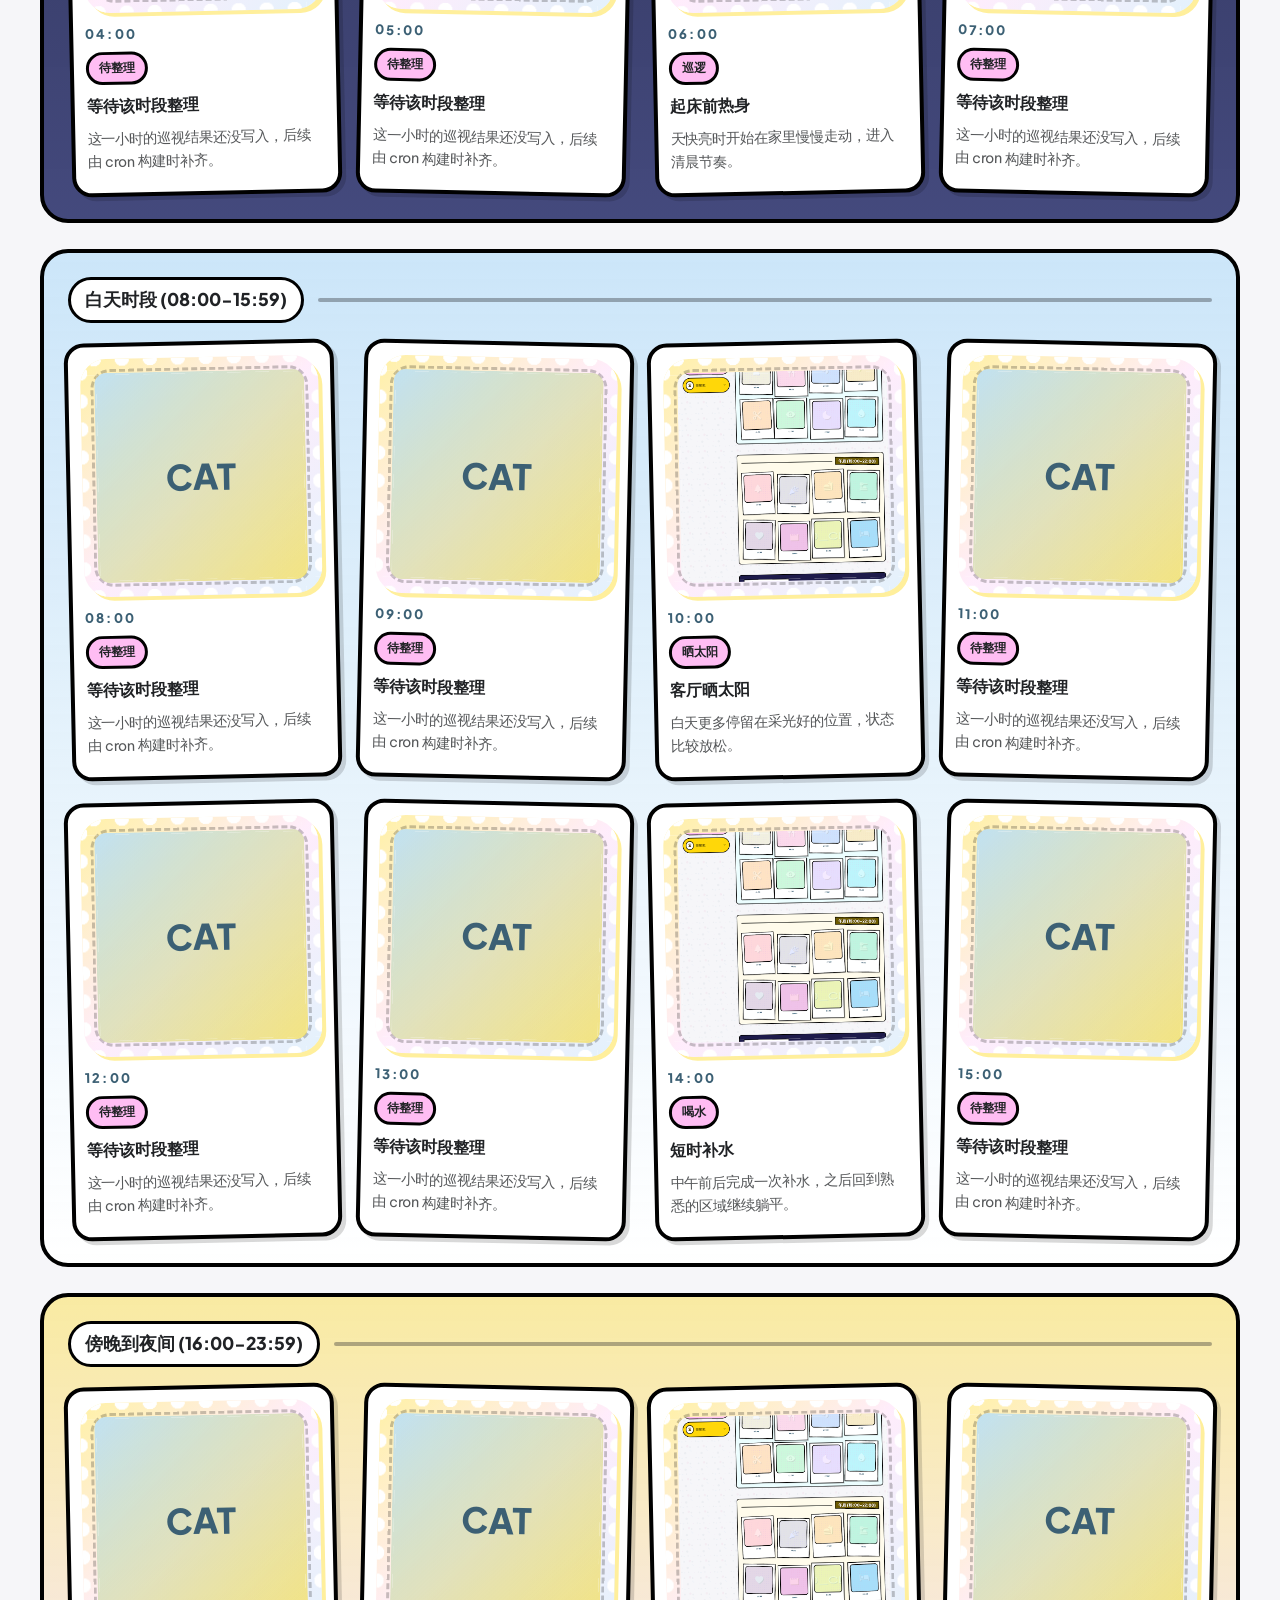
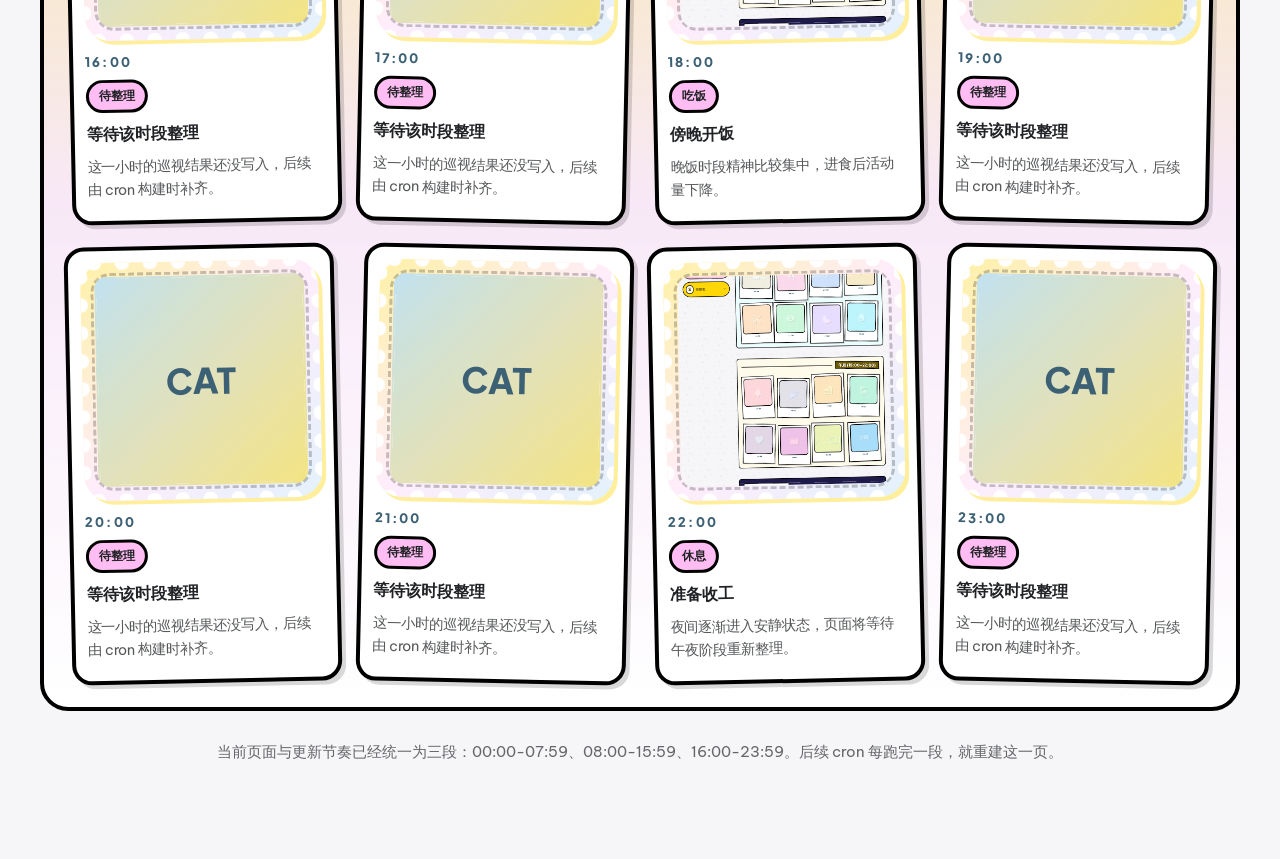
==== commit 3fb7577d: "Fix lightbox hidden state" ====
--- a/days/2026-04-01/index.html
+++ b/days/2026-04-01/index.html
@@ -345,11 +345,10 @@
     <script>
       (() => {
         const lightbox = document.getElementById("image-lightbox");
-        const lightboxDialog = lightbox?.querySelector(".lightbox-dialog");
         const lightboxCloseButton = lightbox?.querySelector(".lightbox-close");
         const lightboxImage = document.getElementById("lightbox-image");
         const lightboxCaption = document.getElementById("lightbox-caption");
-        if (!lightbox || !lightboxDialog || !lightboxCloseButton || !lightboxImage || !lightboxCaption) return;
+        if (!lightbox || !lightboxCloseButton || !lightboxImage || !lightboxCaption) return;
 
         let lastFocusedElement = null;
 
@@ -369,6 +368,7 @@
         const resolveImageSrc = (img) => {
           if (!(img instanceof HTMLImageElement)) return "";
           if (img.currentSrc) return img.currentSrc;
+          if (img.src) return img.src;
           const rawSrc = img.getAttribute("src");
           if (!rawSrc) return "";
           try {
@@ -403,12 +403,13 @@
 
         lightboxCloseButton.addEventListener("click", closeLightbox);
 
+        // Keep the interaction deliberately simple: once the preview is open,
+        // any click on the overlay closes it so the page never gets "stuck".
         lightbox.addEventListener("click", (event) => {
-          if (!(event.target instanceof HTMLElement)) return;
-          if (event.target.hasAttribute("data-lightbox-close") || event.target === lightboxDialog || !lightboxDialog.contains(event.target)) {
-            closeLightbox();
-          }
-        });
+          event.preventDefault();
+          event.stopPropagation();
+          closeLightbox();
+        }, true);
 
         lightboxImage.addEventListener("error", () => {
           lightboxCaption.textContent = "图片加载失败，可以关闭后重试。";
--- a/site.css
+++ b/site.css
@@ -1003,6 +1003,10 @@
   padding: 28px;
 }
 
+.lightbox[hidden] {
+  display: none !important;
+}
+
 .lightbox-backdrop {
   position: absolute;
   inset: 0;
